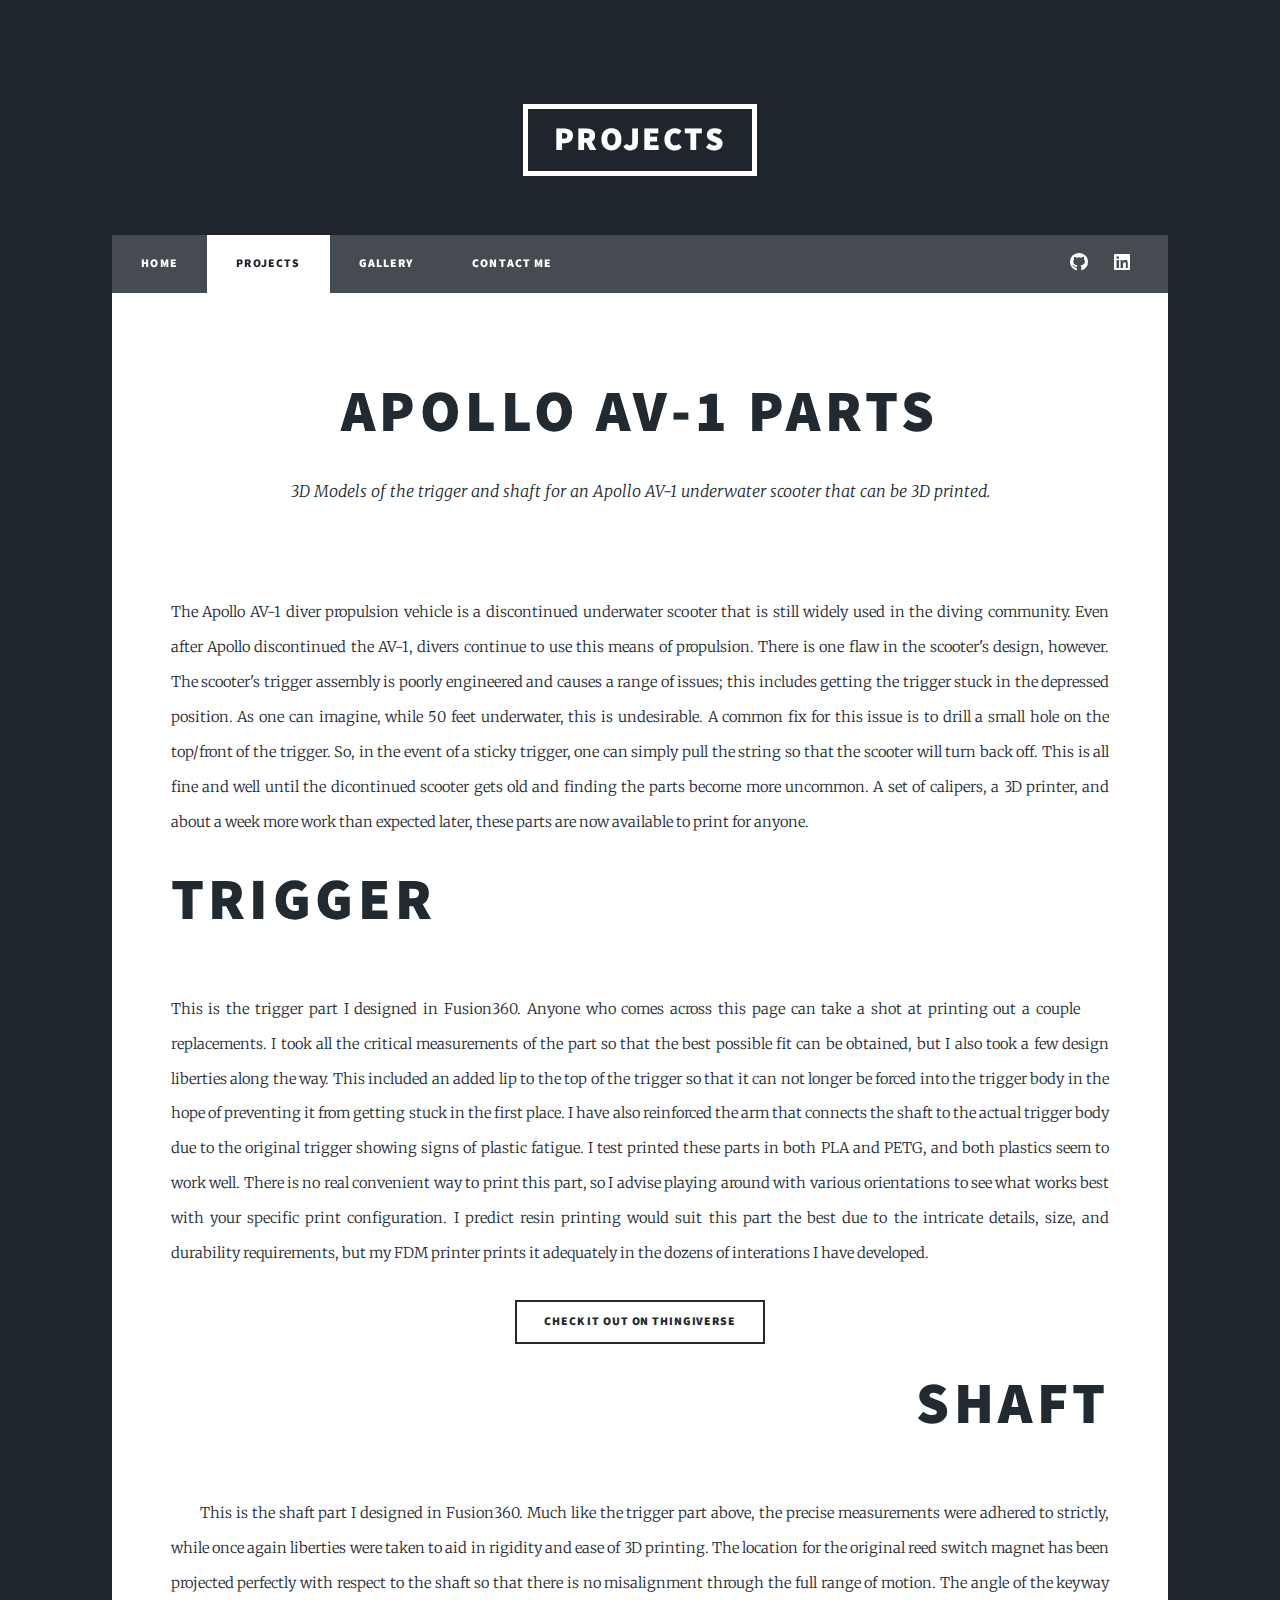
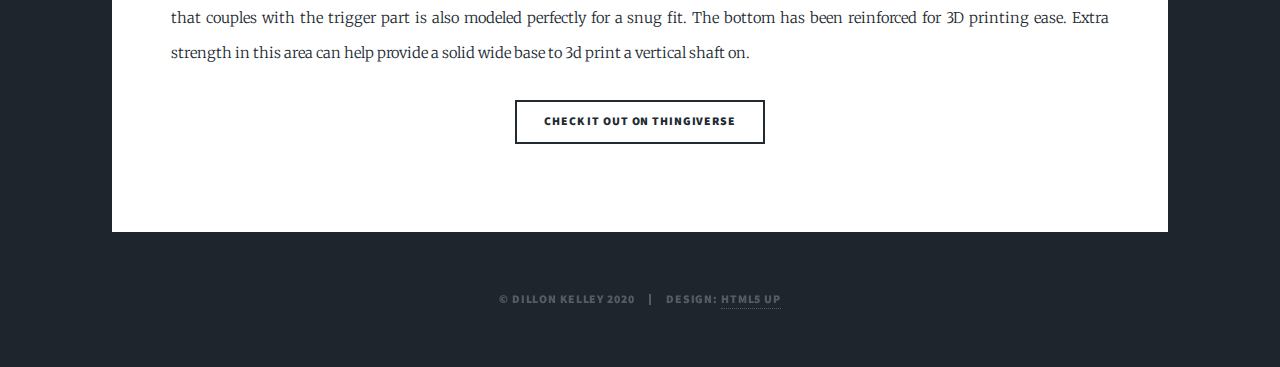
==== apolloav-1parts.html @ 0e6b5a46 "Add files via upload" ====
<!DOCTYPE HTML>
<!--
	Massively by HTML5 UP
	html5up.net | @ajlkn
	Free for personal and commercial use under the CCA 3.0 license (html5up.net/license)
-->
<html>
	<head>
		<title>Generic Page - Massively by HTML5 UP</title>
		<meta charset="utf-8" />
		<meta name="viewport" content="width=device-width, initial-scale=1, user-scalable=no" />
		<link rel="stylesheet" href="assets/css/main.css" />
		<noscript><link rel="stylesheet" href="assets/css/noscript.css" /></noscript>
	</head>
	<body class="is-preload">

		<!-- Wrapper -->
			<div id="wrapper">

				<!-- Header -->
					<header id="header">
						<a href="projects.html" class="logo">Projects</a>
					</header>

				<!-- Nav -->
					<nav id="nav">
						<ul class="links">
							<li><a href="index.html">Home</a></li>
							<li class="active"><a href="projects.html">Projects</a></li>
							<li><a href="gallery.html">Gallery</a></li>
							<li><a href="contactme.html">Contact Me</a></li>
						</ul>
						<ul class="icons">
							<li><a href="https://github.com/OriginalGoomba" target="_blank" class="icon brands fa-github"><span class="label">Github</span></a></li>
							<li><a href="https://www.linkedin.com/in/dillon-kelley/"  target="_blank" class="icon brands fa-linkedin"><span class="label">LinkedIn</span></a></li>
						</ul>
					</nav>

				<!-- Main -->
					<div id="main">

						<!-- Post -->
							<section class="post">
								<header class="major">
									<h1>Apollo AV-1 Parts</h1>
									<p>3D Models of the trigger and shaft for an Apollo AV-1 underwater scooter that can be 3D printed.</p>
								</header>
								<div class="box alt">
									<div class="row gtr-50 gtr-uniform">
										<div class="col-6"><span class="image fit"><img src="images/Apollo AV-1 Parts/Apollo AV-1 Trigger_1.stl.png" alt="" /></span></div>
										<div class="col-6"><span class="image fit"><img src="images/Apollo AV-1 Parts/Shaft v2_2.stl.png" alt="" /></span></div>
									</div>
								</div>
								<!-- <div class="image main"><img src="images/Apollo AV-1 Parts/Apollo AV-1 Trigger_1.stl.png" alt="" /></div> -->
								<p>The Apollo AV-1 diver propulsion vehicle is a discontinued underwater scooter that is still widely used in the diving community. Even after Apollo discontinued the AV-1, divers continue to use this means of propulsion. There is one flaw in the scooter's design, however. The scooter's trigger assembly is poorly engineered and causes a range of issues; this includes getting the trigger stuck in the depressed position. As one can imagine, while 50 feet underwater, this is undesirable. A common fix for this issue is to drill a small hole on the top/front of the trigger. So, in the event of a sticky trigger, one can simply pull the string so that the scooter will turn back off.
								This is all fine and well until the dicontinued scooter gets old and finding the parts become more uncommon. A set of calipers, a 3D printer, and about a week more work than expected later, these parts are now available to print for anyone.</p>
								<header class="major">
									<h2 style="text-align: left;" >Trigger</h2>
								</header>
								<p><span class="image right"><img src="images/Apollo AV-1 Parts/Apollo AV-1 Trigger_1.stl.png" alt="" /></span>This is the trigger part I designed in Fusion360. Anyone who comes across this page can take a shot at printing out a couple replacements. I took all the critical measurements of the part so that the best possible fit can be obtained, but I also took a few design liberties along the way. This included an added lip to the top of the trigger so that it can not longer be forced into the trigger body in the hope of preventing it from getting stuck in the first place. I have also reinforced the arm that connects the shaft to the actual trigger body due to the original trigger showing signs of plastic fatigue. I test printed these parts in both PLA and PETG, and both plastics seem to work well. There is no real convenient way to print this part, so I advise playing around with various orientations to see what works best with your specific print configuration. I predict resin printing would suit this part the best due to the intricate details, size, and durability requirements, but my FDM printer prints it adequately in the dozens of interations I have developed.</p>
								<ul class="actions special">
									<li><a href="https://www.thingiverse.com/thing:4720803" target="_blank" class="button">Check it out on thingiverse</a></li>
								</ul>

								<header class="major">
									<h2 style="text-align: right;" >Shaft</h2>
								</header>
								<p><span class="image left"><img src="images/Apollo AV-1 Parts/Shaft v2_2.stl.png" alt="" /></span>This is the shaft part I designed in Fusion360. Much like the trigger part above, the precise measurements were adhered to strictly, while once again liberties were taken to aid in rigidity and ease of 3D printing. The location for the original reed switch magnet has been projected perfectly with respect to the shaft so that there is no misalignment through the full range of motion. The angle of the keyway that couples with the trigger part is also modeled perfectly for a snug fit. The bottom has been reinforced for 3D printing ease. Extra strength in this area can help provide a solid wide base to 3d print a vertical shaft on.</p>
								<ul class="actions special">
									<li><a href="https://www.thingiverse.com/thing:4720822" target="_blank" class="button">Check it out on thingiverse</a></li>
								</ul>
							</section>
					</div>
					

				<!-- Copyright -->
					<div id="copyright">
						<ul><li>&copy; Dillon Kelley 2020</li><li>Design: <a href="https://html5up.net">HTML5 UP</a></li></ul>
					</div>

			</div>

		<!-- Scripts -->
			<script src="assets/js/jquery.min.js"></script>
			<script src="assets/js/jquery.scrollex.min.js"></script>
			<script src="assets/js/jquery.scrolly.min.js"></script>
			<script src="assets/js/browser.min.js"></script>
			<script src="assets/js/breakpoints.min.js"></script>
			<script src="assets/js/util.js"></script>
			<script src="assets/js/main.js"></script>

	</body>
</html>
---- assets/css/main.css ----
@import url(fontawesome-all.min.css);
@import url("https://fonts.googleapis.com/css?family=Merriweather:300,700,300italic,700italic|Source+Sans+Pro:900");

/*
	Massively by HTML5 UP
	html5up.net | @ajlkn
	Free for personal and commercial use under the CCA 3.0 license (html5up.net/license)
*/

html, body, div, span, applet, object,
iframe, h1, h2, h3, h4, h5, h6, p, blockquote,
pre, a, abbr, acronym, address, big, cite,
code, del, dfn, em, img, ins, kbd, q, s, samp,
small, strike, strong, sub, sup, tt, var, b,
u, i, center, dl, dt, dd, ol, ul, li, fieldset,
form, label, legend, table, caption, tbody,
tfoot, thead, tr, th, td, article, aside,
canvas, details, embed, figure, figcaption,
footer, header, hgroup, menu, nav, output, ruby,
section, summary, time, mark, audio, video {
	margin: 0;
	padding: 0;
	border: 0;
	font-size: 100%;
	font: inherit;
	vertical-align: baseline;}

article, aside, details, figcaption, figure,
footer, header, hgroup, menu, nav, section {
	display: block;}

body {
	line-height: 1;
}

ol, ul {
	list-style: none;
}

blockquote, q {
	quotes: none;
}

	blockquote:before, blockquote:after, q:before, q:after {
		content: '';
		content: none;
	}

table {
	border-collapse: collapse;
	border-spacing: 0;
}

body {
	-webkit-text-size-adjust: none;
}

mark {
	background-color: transparent;
	color: inherit;
}

input::-moz-focus-inner {
	border: 0;
	padding: 0;
}

input, select, textarea {
	-moz-appearance: none;
	-webkit-appearance: none;
	-ms-appearance: none;
	appearance: none;
}

/* Basic */

	@-ms-viewport {
		width: device-width;
	}

	body {
		-ms-overflow-style: scrollbar;
	}

	@media screen and (max-width: 480px) {

		html, body {
			min-width: 320px;
		}

	}

	html {
		box-sizing: border-box;
	}

	*, *:before, *:after {
		box-sizing: inherit;
	}

	body {
		background-color: #1e252d;
	}

		body.is-preload *, body.is-preload *:before, body.is-preload *:after {
			-moz-animation: none !important;
			-webkit-animation: none !important;
			-ms-animation: none !important;
			animation: none !important;
			-moz-transition: none !important;
			-webkit-transition: none !important;
			-ms-transition: none !important;
			transition: none !important;
		}

/* Type */

	html {
		font-size: 16pt;
	}

		@media screen and (max-width: 1680px) {

			html {
				font-size: 12pt;
			}

		}

		@media screen and (max-width: 1280px) {

			html {
				font-size: 11pt;
			}

		}

		@media screen and (max-width: 360px) {

			html {
				font-size: 10pt;
			}

		}

	body {
		color: #212931;
	}

	body, input, select, textarea {
		font-family: "Merriweather", Georgia, serif;
		font-weight: 300;
		font-size: 1rem;
		line-height: 2.375;
	}

	a {
		-moz-transition: color 0.2s ease-in-out, background-color 0.2s ease-in-out, border-color 0.2s ease-in-out, box-shadow 0.2s ease-in-out;
		-webkit-transition: color 0.2s ease-in-out, background-color 0.2s ease-in-out, border-color 0.2s ease-in-out, box-shadow 0.2s ease-in-out;
		-ms-transition: color 0.2s ease-in-out, background-color 0.2s ease-in-out, border-color 0.2s ease-in-out, box-shadow 0.2s ease-in-out;
		transition: color 0.2s ease-in-out, background-color 0.2s ease-in-out, border-color 0.2s ease-in-out, box-shadow 0.2s ease-in-out;
		border-bottom: dotted 1px;
		text-decoration: none;
	}

		a:hover {
			border-bottom-color: transparent;
		}

	strong, b {
		font-weight: 600;
	}

	em, i {
		font-style: italic;
	}

	p {
		text-align: justify;
		margin: 0 0 2rem 0;
	}

	h1, h2, h3, h4, h5, h6 {
		font-family: "Source Sans Pro", Helvetica, sans-serif;
		font-weight: 900;
		line-height: 1.5;
		letter-spacing: 0.075em;
		text-transform: uppercase;
		margin: 0 0 1rem 0;
	}

		h1 a, h2 a, h3 a, h4 a, h5 a, h6 a {
			border-bottom: 0;
			color: inherit;
			text-decoration: none;
		}

	h1 {
		font-size: 4rem;
		line-height: 1.1;
		margin: 0 0 2rem 0;
	}

	h2 {
		font-size: 1.75rem;
		line-height: 1.3;
		margin: 0 0 1.5rem 0;
	}

	h3 {
		font-size: 1.25rem;
		margin: 0 0 1.5rem 0;
	}

	h4 {
		font-size: 1rem;
	}

	h5 {
		font-size: 0.9rem;
	}

	h6 {
		font-size: 0.8rem;
	}

	sub {
		font-size: 0.8rem;
		position: relative;
		top: 0.5rem;
	}

	sup {
		font-size: 0.8rem;
		position: relative;
		top: -0.5rem;
	}

	blockquote {
		border-left: solid 4px;
		font-style: italic;
		margin: 0 0 2rem 0;
		padding: 0.5rem 0 0.5rem 2rem;
	}

	code {
		border: solid 2px;
		font-family: "Courier New", monospace;
		font-size: 0.9rem;
		margin: 0 0.25rem;
		padding: 0.25rem 0.65rem;
	}

	pre {
		-webkit-overflow-scrolling: touch;
		font-family: "Courier New", monospace;
		font-size: 0.9rem;
		margin: 0 0 2rem 0;
	}

		pre code {
			display: block;
			line-height: 1.75;
			padding: 1rem 1.5rem;
			overflow-x: auto;
		}

	hr {
		border: 0;
		border-bottom: solid 2px;
		margin: 3rem 0;
	}

		hr.major {
			margin: 5rem 0;
		}

	.align-left {
		text-align: left;
	}

	.align-center {
		text-align: center;
	}

	.align-right {
		text-align: right;
	}

	input, select, textarea {
		color: #212931;
	}

	a {
		color: #212931;
		border-bottom-color: rgba(33, 41, 49, 0.5);
	}

		a:hover {
			border-bottom-color: transparent;
			color: #18bfef !important;
		}

	strong, b {
		color: #212931;
	}

	h1, h2, h3, h4, h5, h6 {
		color: #212931;
	}

	blockquote {
		border-left-color: #eeeeee;
	}

	code {
		background: rgba(220, 220, 220, 0.25);
		border-color: #eeeeee;
	}

	hr {
		border-bottom-color: #eeeeee;
	}

/* Row */

	.row {
		display: flex;
		flex-wrap: wrap;
		box-sizing: border-box;
		align-items: stretch;
	}

		.row > * {
			box-sizing: border-box;
		}

		.row.gtr-uniform > * > :last-child {
			margin-bottom: 0;
		}

		.row.aln-left {
			justify-content: flex-start;
		}

		.row.aln-center {
			justify-content: center;
		}

		.row.aln-right {
			justify-content: flex-end;
		}

		.row.aln-top {
			align-items: flex-start;
		}

		.row.aln-middle {
			align-items: center;
		}

		.row.aln-bottom {
			align-items: flex-end;
		}

		.row > .imp {
			order: -1;
		}

		.row > .col-1 {
			width: 8.33333%;
		}

		.row > .off-1 {
			margin-left: 8.33333%;
		}

		.row > .col-2 {
			width: 16.66667%;
		}

		.row > .off-2 {
			margin-left: 16.66667%;
		}

		.row > .col-3 {
			width: 25%;
		}

		.row > .off-3 {
			margin-left: 25%;
		}

		.row > .col-4 {
			width: 33.33333%;
		}

		.row > .off-4 {
			margin-left: 33.33333%;
		}

		.row > .col-5 {
			width: 41.66667%;
		}

		.row > .off-5 {
			margin-left: 41.66667%;
		}

		.row > .col-6 {
			width: 50%;
		}

		.row > .off-6 {
			margin-left: 50%;
		}

		.row > .col-7 {
			width: 58.33333%;
		}

		.row > .off-7 {
			margin-left: 58.33333%;
		}

		.row > .col-8 {
			width: 66.66667%;
		}

		.row > .off-8 {
			margin-left: 66.66667%;
		}

		.row > .col-9 {
			width: 75%;
		}

		.row > .off-9 {
			margin-left: 75%;
		}

		.row > .col-10 {
			width: 83.33333%;
		}

		.row > .off-10 {
			margin-left: 83.33333%;
		}

		.row > .col-11 {
			width: 91.66667%;
		}

		.row > .off-11 {
			margin-left: 91.66667%;
		}

		.row > .col-12 {
			width: 100%;
		}

		.row > .off-12 {
			margin-left: 100%;
		}

		.row.gtr-0 {
			margin-top: 0;
			margin-left: 0rem;
		}

			.row.gtr-0 > * {
				padding: 0 0 0 0rem;
			}

			.row.gtr-0.gtr-uniform {
				margin-top: 0rem;
			}

				.row.gtr-0.gtr-uniform > * {
					padding-top: 0rem;
				}

		.row.gtr-25 {
			margin-top: 0;
			margin-left: -0.375rem;
		}

			.row.gtr-25 > * {
				padding: 0 0 0 0.375rem;
			}

			.row.gtr-25.gtr-uniform {
				margin-top: -0.375rem;
			}

				.row.gtr-25.gtr-uniform > * {
					padding-top: 0.375rem;
				}

		.row.gtr-50 {
			margin-top: 0;
			margin-left: -0.75rem;
		}

			.row.gtr-50 > * {
				padding: 0 0 0 0.75rem;
			}

			.row.gtr-50.gtr-uniform {
				margin-top: -0.75rem;
			}

				.row.gtr-50.gtr-uniform > * {
					padding-top: 0.75rem;
				}

		.row {
			margin-top: 0;
			margin-left: -1.5rem;
		}

			.row > * {
				padding: 0 0 0 1.5rem;
			}

			.row.gtr-uniform {
				margin-top: -1.5rem;
			}

				.row.gtr-uniform > * {
					padding-top: 1.5rem;
				}

		.row.gtr-150 {
			margin-top: 0;
			margin-left: -2.25rem;
		}

			.row.gtr-150 > * {
				padding: 0 0 0 2.25rem;
			}

			.row.gtr-150.gtr-uniform {
				margin-top: -2.25rem;
			}

				.row.gtr-150.gtr-uniform > * {
					padding-top: 2.25rem;
				}

		.row.gtr-200 {
			margin-top: 0;
			margin-left: -3rem;
		}

			.row.gtr-200 > * {
				padding: 0 0 0 3rem;
			}

			.row.gtr-200.gtr-uniform {
				margin-top: -3rem;
			}

				.row.gtr-200.gtr-uniform > * {
					padding-top: 3rem;
				}

		@media screen and (max-width: 1680px) {

			.row {
				display: flex;
				flex-wrap: wrap;
				box-sizing: border-box;
				align-items: stretch;
			}

				.row > * {
					box-sizing: border-box;
				}

				.row.gtr-uniform > * > :last-child {
					margin-bottom: 0;
				}

				.row.aln-left {
					justify-content: flex-start;
				}

				.row.aln-center {
					justify-content: center;
				}

				.row.aln-right {
					justify-content: flex-end;
				}

				.row.aln-top {
					align-items: flex-start;
				}

				.row.aln-middle {
					align-items: center;
				}

				.row.aln-bottom {
					align-items: flex-end;
				}

				.row > .imp-xlarge {
					order: -1;
				}

				.row > .col-1-xlarge {
					width: 8.33333%;
				}

				.row > .off-1-xlarge {
					margin-left: 8.33333%;
				}

				.row > .col-2-xlarge {
					width: 16.66667%;
				}

				.row > .off-2-xlarge {
					margin-left: 16.66667%;
				}

				.row > .col-3-xlarge {
					width: 25%;
				}

				.row > .off-3-xlarge {
					margin-left: 25%;
				}

				.row > .col-4-xlarge {
					width: 33.33333%;
				}

				.row > .off-4-xlarge {
					margin-left: 33.33333%;
				}

				.row > .col-5-xlarge {
					width: 41.66667%;
				}

				.row > .off-5-xlarge {
					margin-left: 41.66667%;
				}

				.row > .col-6-xlarge {
					width: 50%;
				}

				.row > .off-6-xlarge {
					margin-left: 50%;
				}

				.row > .col-7-xlarge {
					width: 58.33333%;
				}

				.row > .off-7-xlarge {
					margin-left: 58.33333%;
				}

				.row > .col-8-xlarge {
					width: 66.66667%;
				}

				.row > .off-8-xlarge {
					margin-left: 66.66667%;
				}

				.row > .col-9-xlarge {
					width: 75%;
				}

				.row > .off-9-xlarge {
					margin-left: 75%;
				}

				.row > .col-10-xlarge {
					width: 83.33333%;
				}

				.row > .off-10-xlarge {
					margin-left: 83.33333%;
				}

				.row > .col-11-xlarge {
					width: 91.66667%;
				}

				.row > .off-11-xlarge {
					margin-left: 91.66667%;
				}

				.row > .col-12-xlarge {
					width: 100%;
				}

				.row > .off-12-xlarge {
					margin-left: 100%;
				}

				.row.gtr-0 {
					margin-top: 0;
					margin-left: 0rem;
				}

					.row.gtr-0 > * {
						padding: 0 0 0 0rem;
					}

					.row.gtr-0.gtr-uniform {
						margin-top: 0rem;
					}

						.row.gtr-0.gtr-uniform > * {
							padding-top: 0rem;
						}

				.row.gtr-25 {
					margin-top: 0;
					margin-left: -0.375rem;
				}

					.row.gtr-25 > * {
						padding: 0 0 0 0.375rem;
					}

					.row.gtr-25.gtr-uniform {
						margin-top: -0.375rem;
					}

						.row.gtr-25.gtr-uniform > * {
							padding-top: 0.375rem;
						}

				.row.gtr-50 {
					margin-top: 0;
					margin-left: -0.75rem;
				}

					.row.gtr-50 > * {
						padding: 0 0 0 0.75rem;
					}

					.row.gtr-50.gtr-uniform {
						margin-top: -0.75rem;
					}

						.row.gtr-50.gtr-uniform > * {
							padding-top: 0.75rem;
						}

				.row {
					margin-top: 0;
					margin-left: -1.5rem;
				}

					.row > * {
						padding: 0 0 0 1.5rem;
					}

					.row.gtr-uniform {
						margin-top: -1.5rem;
					}

						.row.gtr-uniform > * {
							padding-top: 1.5rem;
						}

				.row.gtr-150 {
					margin-top: 0;
					margin-left: -2.25rem;
				}

					.row.gtr-150 > * {
						padding: 0 0 0 2.25rem;
					}

					.row.gtr-150.gtr-uniform {
						margin-top: -2.25rem;
					}

						.row.gtr-150.gtr-uniform > * {
							padding-top: 2.25rem;
						}

				.row.gtr-200 {
					margin-top: 0;
					margin-left: -3rem;
				}

					.row.gtr-200 > * {
						padding: 0 0 0 3rem;
					}

					.row.gtr-200.gtr-uniform {
						margin-top: -3rem;
					}

						.row.gtr-200.gtr-uniform > * {
							padding-top: 3rem;
						}

		}

		@media screen and (max-width: 1280px) {

			.row {
				display: flex;
				flex-wrap: wrap;
				box-sizing: border-box;
				align-items: stretch;
			}

				.row > * {
					box-sizing: border-box;
				}

				.row.gtr-uniform > * > :last-child {
					margin-bottom: 0;
				}

				.row.aln-left {
					justify-content: flex-start;
				}

				.row.aln-center {
					justify-content: center;
				}

				.row.aln-right {
					justify-content: flex-end;
				}

				.row.aln-top {
					align-items: flex-start;
				}

				.row.aln-middle {
					align-items: center;
				}

				.row.aln-bottom {
					align-items: flex-end;
				}

				.row > .imp-large {
					order: -1;
				}

				.row > .col-1-large {
					width: 8.33333%;
				}

				.row > .off-1-large {
					margin-left: 8.33333%;
				}

				.row > .col-2-large {
					width: 16.66667%;
				}

				.row > .off-2-large {
					margin-left: 16.66667%;
				}

				.row > .col-3-large {
					width: 25%;
				}

				.row > .off-3-large {
					margin-left: 25%;
				}

				.row > .col-4-large {
					width: 33.33333%;
				}

				.row > .off-4-large {
					margin-left: 33.33333%;
				}

				.row > .col-5-large {
					width: 41.66667%;
				}

				.row > .off-5-large {
					margin-left: 41.66667%;
				}

				.row > .col-6-large {
					width: 50%;
				}

				.row > .off-6-large {
					margin-left: 50%;
				}

				.row > .col-7-large {
					width: 58.33333%;
				}

				.row > .off-7-large {
					margin-left: 58.33333%;
				}

				.row > .col-8-large {
					width: 66.66667%;
				}

				.row > .off-8-large {
					margin-left: 66.66667%;
				}

				.row > .col-9-large {
					width: 75%;
				}

				.row > .off-9-large {
					margin-left: 75%;
				}

				.row > .col-10-large {
					width: 83.33333%;
				}

				.row > .off-10-large {
					margin-left: 83.33333%;
				}

				.row > .col-11-large {
					width: 91.66667%;
				}

				.row > .off-11-large {
					margin-left: 91.66667%;
				}

				.row > .col-12-large {
					width: 100%;
				}

				.row > .off-12-large {
					margin-left: 100%;
				}

				.row.gtr-0 {
					margin-top: 0;
					margin-left: 0rem;
				}

					.row.gtr-0 > * {
						padding: 0 0 0 0rem;
					}

					.row.gtr-0.gtr-uniform {
						margin-top: 0rem;
					}

						.row.gtr-0.gtr-uniform > * {
							padding-top: 0rem;
						}

				.row.gtr-25 {
					margin-top: 0;
					margin-left: -0.375rem;
				}

					.row.gtr-25 > * {
						padding: 0 0 0 0.375rem;
					}

					.row.gtr-25.gtr-uniform {
						margin-top: -0.375rem;
					}

						.row.gtr-25.gtr-uniform > * {
							padding-top: 0.375rem;
						}

				.row.gtr-50 {
					margin-top: 0;
					margin-left: -0.75rem;
				}

					.row.gtr-50 > * {
						padding: 0 0 0 0.75rem;
					}

					.row.gtr-50.gtr-uniform {
						margin-top: -0.75rem;
					}

						.row.gtr-50.gtr-uniform > * {
							padding-top: 0.75rem;
						}

				.row {
					margin-top: 0;
					margin-left: -1.5rem;
				}

					.row > * {
						padding: 0 0 0 1.5rem;
					}

					.row.gtr-uniform {
						margin-top: -1.5rem;
					}

						.row.gtr-uniform > * {
							padding-top: 1.5rem;
						}

				.row.gtr-150 {
					margin-top: 0;
					margin-left: -2.25rem;
				}

					.row.gtr-150 > * {
						padding: 0 0 0 2.25rem;
					}

					.row.gtr-150.gtr-uniform {
						margin-top: -2.25rem;
					}

						.row.gtr-150.gtr-uniform > * {
							padding-top: 2.25rem;
						}

				.row.gtr-200 {
					margin-top: 0;
					margin-left: -3rem;
				}

					.row.gtr-200 > * {
						padding: 0 0 0 3rem;
					}

					.row.gtr-200.gtr-uniform {
						margin-top: -3rem;
					}

						.row.gtr-200.gtr-uniform > * {
							padding-top: 3rem;
						}

		}

		@media screen and (max-width: 980px) {

			.row {
				display: flex;
				flex-wrap: wrap;
				box-sizing: border-box;
				align-items: stretch;
			}

				.row > * {
					box-sizing: border-box;
				}

				.row.gtr-uniform > * > :last-child {
					margin-bottom: 0;
				}

				.row.aln-left {
					justify-content: flex-start;
				}

				.row.aln-center {
					justify-content: center;
				}

				.row.aln-right {
					justify-content: flex-end;
				}

				.row.aln-top {
					align-items: flex-start;
				}

				.row.aln-middle {
					align-items: center;
				}

				.row.aln-bottom {
					align-items: flex-end;
				}

				.row > .imp-medium {
					order: -1;
				}

				.row > .col-1-medium {
					width: 8.33333%;
				}

				.row > .off-1-medium {
					margin-left: 8.33333%;
				}

				.row > .col-2-medium {
					width: 16.66667%;
				}

				.row > .off-2-medium {
					margin-left: 16.66667%;
				}

				.row > .col-3-medium {
					width: 25%;
				}

				.row > .off-3-medium {
					margin-left: 25%;
				}

				.row > .col-4-medium {
					width: 33.33333%;
				}

				.row > .off-4-medium {
					margin-left: 33.33333%;
				}

				.row > .col-5-medium {
					width: 41.66667%;
				}

				.row > .off-5-medium {
					margin-left: 41.66667%;
				}

				.row > .col-6-medium {
					width: 50%;
				}

				.row > .off-6-medium {
					margin-left: 50%;
				}

				.row > .col-7-medium {
					width: 58.33333%;
				}

				.row > .off-7-medium {
					margin-left: 58.33333%;
				}

				.row > .col-8-medium {
					width: 66.66667%;
				}

				.row > .off-8-medium {
					margin-left: 66.66667%;
				}

				.row > .col-9-medium {
					width: 75%;
				}

				.row > .off-9-medium {
					margin-left: 75%;
				}

				.row > .col-10-medium {
					width: 83.33333%;
				}

				.row > .off-10-medium {
					margin-left: 83.33333%;
				}

				.row > .col-11-medium {
					width: 91.66667%;
				}

				.row > .off-11-medium {
					margin-left: 91.66667%;
				}

				.row > .col-12-medium {
					width: 100%;
				}

				.row > .off-12-medium {
					margin-left: 100%;
				}

				.row.gtr-0 {
					margin-top: 0;
					margin-left: 0rem;
				}

					.row.gtr-0 > * {
						padding: 0 0 0 0rem;
					}

					.row.gtr-0.gtr-uniform {
						margin-top: 0rem;
					}

						.row.gtr-0.gtr-uniform > * {
							padding-top: 0rem;
						}

				.row.gtr-25 {
					margin-top: 0;
					margin-left: -0.375rem;
				}

					.row.gtr-25 > * {
						padding: 0 0 0 0.375rem;
					}

					.row.gtr-25.gtr-uniform {
						margin-top: -0.375rem;
					}

						.row.gtr-25.gtr-uniform > * {
							padding-top: 0.375rem;
						}

				.row.gtr-50 {
					margin-top: 0;
					margin-left: -0.75rem;
				}

					.row.gtr-50 > * {
						padding: 0 0 0 0.75rem;
					}

					.row.gtr-50.gtr-uniform {
						margin-top: -0.75rem;
					}

						.row.gtr-50.gtr-uniform > * {
							padding-top: 0.75rem;
						}

				.row {
					margin-top: 0;
					margin-left: -1.5rem;
				}

					.row > * {
						padding: 0 0 0 1.5rem;
					}

					.row.gtr-uniform {
						margin-top: -1.5rem;
					}

						.row.gtr-uniform > * {
							padding-top: 1.5rem;
						}

				.row.gtr-150 {
					margin-top: 0;
					margin-left: -2.25rem;
				}

					.row.gtr-150 > * {
						padding: 0 0 0 2.25rem;
					}

					.row.gtr-150.gtr-uniform {
						margin-top: -2.25rem;
					}

						.row.gtr-150.gtr-uniform > * {
							padding-top: 2.25rem;
						}

				.row.gtr-200 {
					margin-top: 0;
					margin-left: -3rem;
				}

					.row.gtr-200 > * {
						padding: 0 0 0 3rem;
					}

					.row.gtr-200.gtr-uniform {
						margin-top: -3rem;
					}

						.row.gtr-200.gtr-uniform > * {
							padding-top: 3rem;
						}

		}

		@media screen and (max-width: 736px) {

			.row {
				display: flex;
				flex-wrap: wrap;
				box-sizing: border-box;
				align-items: stretch;
			}

				.row > * {
					box-sizing: border-box;
				}

				.row.gtr-uniform > * > :last-child {
					margin-bottom: 0;
				}

				.row.aln-left {
					justify-content: flex-start;
				}

				.row.aln-center {
					justify-content: center;
				}

				.row.aln-right {
					justify-content: flex-end;
				}

				.row.aln-top {
					align-items: flex-start;
				}

				.row.aln-middle {
					align-items: center;
				}

				.row.aln-bottom {
					align-items: flex-end;
				}

				.row > .imp-small {
					order: -1;
				}

				.row > .col-1-small {
					width: 8.33333%;
				}

				.row > .off-1-small {
					margin-left: 8.33333%;
				}

				.row > .col-2-small {
					width: 16.66667%;
				}

				.row > .off-2-small {
					margin-left: 16.66667%;
				}

				.row > .col-3-small {
					width: 25%;
				}

				.row > .off-3-small {
					margin-left: 25%;
				}

				.row > .col-4-small {
					width: 33.33333%;
				}

				.row > .off-4-small {
					margin-left: 33.33333%;
				}

				.row > .col-5-small {
					width: 41.66667%;
				}

				.row > .off-5-small {
					margin-left: 41.66667%;
				}

				.row > .col-6-small {
					width: 50%;
				}

				.row > .off-6-small {
					margin-left: 50%;
				}

				.row > .col-7-small {
					width: 58.33333%;
				}

				.row > .off-7-small {
					margin-left: 58.33333%;
				}

				.row > .col-8-small {
					width: 66.66667%;
				}

				.row > .off-8-small {
					margin-left: 66.66667%;
				}

				.row > .col-9-small {
					width: 75%;
				}

				.row > .off-9-small {
					margin-left: 75%;
				}

				.row > .col-10-small {
					width: 83.33333%;
				}

				.row > .off-10-small {
					margin-left: 83.33333%;
				}

				.row > .col-11-small {
					width: 91.66667%;
				}

				.row > .off-11-small {
					margin-left: 91.66667%;
				}

				.row > .col-12-small {
					width: 100%;
				}

				.row > .off-12-small {
					margin-left: 100%;
				}

				.row.gtr-0 {
					margin-top: 0;
					margin-left: 0rem;
				}

					.row.gtr-0 > * {
						padding: 0 0 0 0rem;
					}

					.row.gtr-0.gtr-uniform {
						margin-top: 0rem;
					}

						.row.gtr-0.gtr-uniform > * {
							padding-top: 0rem;
						}

				.row.gtr-25 {
					margin-top: 0;
					margin-left: -0.375rem;
				}

					.row.gtr-25 > * {
						padding: 0 0 0 0.375rem;
					}

					.row.gtr-25.gtr-uniform {
						margin-top: -0.375rem;
					}

						.row.gtr-25.gtr-uniform > * {
							padding-top: 0.375rem;
						}

				.row.gtr-50 {
					margin-top: 0;
					margin-left: -0.75rem;
				}

					.row.gtr-50 > * {
						padding: 0 0 0 0.75rem;
					}

					.row.gtr-50.gtr-uniform {
						margin-top: -0.75rem;
					}

						.row.gtr-50.gtr-uniform > * {
							padding-top: 0.75rem;
						}

				.row {
					margin-top: 0;
					margin-left: -1.5rem;
				}

					.row > * {
						padding: 0 0 0 1.5rem;
					}

					.row.gtr-uniform {
						margin-top: -1.5rem;
					}

						.row.gtr-uniform > * {
							padding-top: 1.5rem;
						}

				.row.gtr-150 {
					margin-top: 0;
					margin-left: -2.25rem;
				}

					.row.gtr-150 > * {
						padding: 0 0 0 2.25rem;
					}

					.row.gtr-150.gtr-uniform {
						margin-top: -2.25rem;
					}

						.row.gtr-150.gtr-uniform > * {
							padding-top: 2.25rem;
						}

				.row.gtr-200 {
					margin-top: 0;
					margin-left: -3rem;
				}

					.row.gtr-200 > * {
						padding: 0 0 0 3rem;
					}

					.row.gtr-200.gtr-uniform {
						margin-top: -3rem;
					}

						.row.gtr-200.gtr-uniform > * {
							padding-top: 3rem;
						}

		}

		@media screen and (max-width: 480px) {

			.row {
				display: flex;
				flex-wrap: wrap;
				box-sizing: border-box;
				align-items: stretch;
			}

				.row > * {
					box-sizing: border-box;
				}

				.row.gtr-uniform > * > :last-child {
					margin-bottom: 0;
				}

				.row.aln-left {
					justify-content: flex-start;
				}

				.row.aln-center {
					justify-content: center;
				}

				.row.aln-right {
					justify-content: flex-end;
				}

				.row.aln-top {
					align-items: flex-start;
				}

				.row.aln-middle {
					align-items: center;
				}

				.row.aln-bottom {
					align-items: flex-end;
				}

				.row > .imp-xsmall {
					order: -1;
				}

				.row > .col-1-xsmall {
					width: 8.33333%;
				}

				.row > .off-1-xsmall {
					margin-left: 8.33333%;
				}

				.row > .col-2-xsmall {
					width: 16.66667%;
				}

				.row > .off-2-xsmall {
					margin-left: 16.66667%;
				}

				.row > .col-3-xsmall {
					width: 25%;
				}

				.row > .off-3-xsmall {
					margin-left: 25%;
				}

				.row > .col-4-xsmall {
					width: 33.33333%;
				}

				.row > .off-4-xsmall {
					margin-left: 33.33333%;
				}

				.row > .col-5-xsmall {
					width: 41.66667%;
				}

				.row > .off-5-xsmall {
					margin-left: 41.66667%;
				}

				.row > .col-6-xsmall {
					width: 50%;
				}

				.row > .off-6-xsmall {
					margin-left: 50%;
				}

				.row > .col-7-xsmall {
					width: 58.33333%;
				}

				.row > .off-7-xsmall {
					margin-left: 58.33333%;
				}

				.row > .col-8-xsmall {
					width: 66.66667%;
				}

				.row > .off-8-xsmall {
					margin-left: 66.66667%;
				}

				.row > .col-9-xsmall {
					width: 75%;
				}

				.row > .off-9-xsmall {
					margin-left: 75%;
				}

				.row > .col-10-xsmall {
					width: 83.33333%;
				}

				.row > .off-10-xsmall {
					margin-left: 83.33333%;
				}

				.row > .col-11-xsmall {
					width: 91.66667%;
				}

				.row > .off-11-xsmall {
					margin-left: 91.66667%;
				}

				.row > .col-12-xsmall {
					width: 100%;
				}

				.row > .off-12-xsmall {
					margin-left: 100%;
				}

				.row.gtr-0 {
					margin-top: 0;
					margin-left: 0rem;
				}

					.row.gtr-0 > * {
						padding: 0 0 0 0rem;
					}

					.row.gtr-0.gtr-uniform {
						margin-top: 0rem;
					}

						.row.gtr-0.gtr-uniform > * {
							padding-top: 0rem;
						}

				.row.gtr-25 {
					margin-top: 0;
					margin-left: -0.375rem;
				}

					.row.gtr-25 > * {
						padding: 0 0 0 0.375rem;
					}

					.row.gtr-25.gtr-uniform {
						margin-top: -0.375rem;
					}

						.row.gtr-25.gtr-uniform > * {
							padding-top: 0.375rem;
						}

				.row.gtr-50 {
					margin-top: 0;
					margin-left: -0.75rem;
				}

					.row.gtr-50 > * {
						padding: 0 0 0 0.75rem;
					}

					.row.gtr-50.gtr-uniform {
						margin-top: -0.75rem;
					}

						.row.gtr-50.gtr-uniform > * {
							padding-top: 0.75rem;
						}

				.row {
					margin-top: 0;
					margin-left: -1.5rem;
				}

					.row > * {
						padding: 0 0 0 1.5rem;
					}

					.row.gtr-uniform {
						margin-top: -1.5rem;
					}

						.row.gtr-uniform > * {
							padding-top: 1.5rem;
						}

				.row.gtr-150 {
					margin-top: 0;
					margin-left: -2.25rem;
				}

					.row.gtr-150 > * {
						padding: 0 0 0 2.25rem;
					}

					.row.gtr-150.gtr-uniform {
						margin-top: -2.25rem;
					}

						.row.gtr-150.gtr-uniform > * {
							padding-top: 2.25rem;
						}

				.row.gtr-200 {
					margin-top: 0;
					margin-left: -3rem;
				}

					.row.gtr-200 > * {
						padding: 0 0 0 3rem;
					}

					.row.gtr-200.gtr-uniform {
						margin-top: -3rem;
					}

						.row.gtr-200.gtr-uniform > * {
							padding-top: 3rem;
						}

		}

		@media screen and (max-width: 360px) {

			.row {
				display: flex;
				flex-wrap: wrap;
				box-sizing: border-box;
				align-items: stretch;
			}

				.row > * {
					box-sizing: border-box;
				}

				.row.gtr-uniform > * > :last-child {
					margin-bottom: 0;
				}

				.row.aln-left {
					justify-content: flex-start;
				}

				.row.aln-center {
					justify-content: center;
				}

				.row.aln-right {
					justify-content: flex-end;
				}

				.row.aln-top {
					align-items: flex-start;
				}

				.row.aln-middle {
					align-items: center;
				}

				.row.aln-bottom {
					align-items: flex-end;
				}

				.row > .imp-xxsmall {
					order: -1;
				}

				.row > .col-1-xxsmall {
					width: 8.33333%;
				}

				.row > .off-1-xxsmall {
					margin-left: 8.33333%;
				}

				.row > .col-2-xxsmall {
					width: 16.66667%;
				}

				.row > .off-2-xxsmall {
					margin-left: 16.66667%;
				}

				.row > .col-3-xxsmall {
					width: 25%;
				}

				.row > .off-3-xxsmall {
					margin-left: 25%;
				}

				.row > .col-4-xxsmall {
					width: 33.33333%;
				}

				.row > .off-4-xxsmall {
					margin-left: 33.33333%;
				}

				.row > .col-5-xxsmall {
					width: 41.66667%;
				}

				.row > .off-5-xxsmall {
					margin-left: 41.66667%;
				}

				.row > .col-6-xxsmall {
					width: 50%;
				}

				.row > .off-6-xxsmall {
					margin-left: 50%;
				}

				.row > .col-7-xxsmall {
					width: 58.33333%;
				}

				.row > .off-7-xxsmall {
					margin-left: 58.33333%;
				}

				.row > .col-8-xxsmall {
					width: 66.66667%;
				}

				.row > .off-8-xxsmall {
					margin-left: 66.66667%;
				}

				.row > .col-9-xxsmall {
					width: 75%;
				}

				.row > .off-9-xxsmall {
					margin-left: 75%;
				}

				.row > .col-10-xxsmall {
					width: 83.33333%;
				}

				.row > .off-10-xxsmall {
					margin-left: 83.33333%;
				}

				.row > .col-11-xxsmall {
					width: 91.66667%;
				}

				.row > .off-11-xxsmall {
					margin-left: 91.66667%;
				}

				.row > .col-12-xxsmall {
					width: 100%;
				}

				.row > .off-12-xxsmall {
					margin-left: 100%;
				}

				.row.gtr-0 {
					margin-top: 0;
					margin-left: 0rem;
				}

					.row.gtr-0 > * {
						padding: 0 0 0 0rem;
					}

					.row.gtr-0.gtr-uniform {
						margin-top: 0rem;
					}

						.row.gtr-0.gtr-uniform > * {
							padding-top: 0rem;
						}

				.row.gtr-25 {
					margin-top: 0;
					margin-left: -0.375rem;
				}

					.row.gtr-25 > * {
						padding: 0 0 0 0.375rem;
					}

					.row.gtr-25.gtr-uniform {
						margin-top: -0.375rem;
					}

						.row.gtr-25.gtr-uniform > * {
							padding-top: 0.375rem;
						}

				.row.gtr-50 {
					margin-top: 0;
					margin-left: -0.75rem;
				}

					.row.gtr-50 > * {
						padding: 0 0 0 0.75rem;
					}

					.row.gtr-50.gtr-uniform {
						margin-top: -0.75rem;
					}

						.row.gtr-50.gtr-uniform > * {
							padding-top: 0.75rem;
						}

				.row {
					margin-top: 0;
					margin-left: -1.5rem;
				}

					.row > * {
						padding: 0 0 0 1.5rem;
					}

					.row.gtr-uniform {
						margin-top: -1.5rem;
					}

						.row.gtr-uniform > * {
							padding-top: 1.5rem;
						}

				.row.gtr-150 {
					margin-top: 0;
					margin-left: -2.25rem;
				}

					.row.gtr-150 > * {
						padding: 0 0 0 2.25rem;
					}

					.row.gtr-150.gtr-uniform {
						margin-top: -2.25rem;
					}

						.row.gtr-150.gtr-uniform > * {
							padding-top: 2.25rem;
						}

				.row.gtr-200 {
					margin-top: 0;
					margin-left: -3rem;
				}

					.row.gtr-200 > * {
						padding: 0 0 0 3rem;
					}

					.row.gtr-200.gtr-uniform {
						margin-top: -3rem;
					}

						.row.gtr-200.gtr-uniform > * {
							padding-top: 3rem;
						}

		}

/* Box */

	.box {
		border: solid 2px;
		margin-bottom: 2rem;
		padding: 1.5rem;
	}

		.box > :last-child,
		.box > :last-child > :last-child,
		.box > :last-child > :last-child > :last-child {
			margin-bottom: 0;
		}

		.box.alt {
			border: 0;
			border-radius: 0;
			padding: 0;
		}

	.box {
		border-color: #eeeeee;
	}

/* Button */

	input[type="submit"],
	input[type="reset"],
	input[type="button"],
	button,
	.button {
		-moz-appearance: none;
		-webkit-appearance: none;
		-ms-appearance: none;
		appearance: none;
		-moz-transition: background-color 0.2s ease-in-out, box-shadow 0.2s ease-in-out, color 0.2s ease-in-out;
		-webkit-transition: background-color 0.2s ease-in-out, box-shadow 0.2s ease-in-out, color 0.2s ease-in-out;
		-ms-transition: background-color 0.2s ease-in-out, box-shadow 0.2s ease-in-out, color 0.2s ease-in-out;
		transition: background-color 0.2s ease-in-out, box-shadow 0.2s ease-in-out, color 0.2s ease-in-out;
		border: 0;
		border-radius: 0;
		cursor: pointer;
		display: inline-block;
		font-family: "Source Sans Pro", Helvetica, sans-serif;
		font-size: 0.8rem;
		font-weight: 900;
		letter-spacing: 0.075em;
		height: 3rem;
		line-height: 3rem;
		padding: 0 2rem;
		text-align: center;
		text-decoration: none;
		text-transform: uppercase;
		white-space: nowrap;
	}

		input[type="submit"].icon:before,
		input[type="reset"].icon:before,
		input[type="button"].icon:before,
		button.icon:before,
		.button.icon:before {
			margin-right: 0.5rem;
		}

		input[type="submit"].icon.solo,
		input[type="reset"].icon.solo,
		input[type="button"].icon.solo,
		button.icon.solo,
		.button.icon.solo {
			position: relative;
			width: 4rem;
			height: 4rem;
			line-height: 4rem;
			border-radius: 4rem;
			text-indent: 4rem;
			overflow: hidden;
			padding: 0;
			white-space: nowrap;
		}

			input[type="submit"].icon.solo:before,
			input[type="reset"].icon.solo:before,
			input[type="button"].icon.solo:before,
			button.icon.solo:before,
			.button.icon.solo:before {
				position: absolute;
				display: block;
				top: 0;
				left: 0;
				width: inherit;
				height: inherit;
				line-height: inherit;
				font-size: 1.25rem;
				margin-right: 0;
				text-align: center;
				text-indent: 0;
			}

		input[type="submit"].fit,
		input[type="reset"].fit,
		input[type="button"].fit,
		button.fit,
		.button.fit {
			width: 100%;
		}

		input[type="submit"].small,
		input[type="reset"].small,
		input[type="button"].small,
		button.small,
		.button.small {
			font-size: 0.7rem;
			height: 2.5rem;
			line-height: 2.5rem;
			padding: 0 1.5rem;
		}

		input[type="submit"].large,
		input[type="reset"].large,
		input[type="button"].large,
		button.large,
		.button.large {
			font-size: 0.9rem;
			height: 3.5rem;
			line-height: 3.5rem;
			padding: 0 2.75rem;
		}

		@media screen and (max-width: 980px) {

			input[type="submit"],
			input[type="reset"],
			input[type="button"],
			button,
			.button {
				font-size: 0.9rem;
				height: 3.25rem;
				line-height: 3.25rem;
			}

				input[type="submit"].large,
				input[type="reset"].large,
				input[type="button"].large,
				button.large,
				.button.large {
					font-size: 1rem;
					height: 3.75rem;
					line-height: 3.75rem;
				}

		}

		input[type="submit"].disabled, input[type="submit"]:disabled,
		input[type="reset"].disabled,
		input[type="reset"]:disabled,
		input[type="button"].disabled,
		input[type="button"]:disabled,
		button.disabled,
		button:disabled,
		.button.disabled,
		.button:disabled {
			pointer-events: none;
			opacity: 0.25;
		}

	input[type="submit"],
	input[type="reset"],
	input[type="button"],
	button,
	.button {
		background-color: transparent;
		box-shadow: inset 0 0 0 2px #212931;
		color: #212931 !important;
	}

		input[type="submit"]:hover,
		input[type="reset"]:hover,
		input[type="button"]:hover,
		button:hover,
		.button:hover {
			box-shadow: inset 0 0 0 2px #18bfef;
			color: #18bfef !important;
		}

		input[type="submit"].primary,
		input[type="reset"].primary,
		input[type="button"].primary,
		button.primary,
		.button.primary {
			background-color: #212931;
			box-shadow: none;
			color: #ffffff !important;
		}

			input[type="submit"].primary:hover,
			input[type="reset"].primary:hover,
			input[type="button"].primary:hover,
			button.primary:hover,
			.button.primary:hover {
				background-color: #18bfef;
			}

/* Form */

	form {
		margin: 0 0 2rem 0;
	}

		form > :last-child {
			margin-bottom: 0;
		}

		form > .fields {
			display: -moz-flex;
			display: -webkit-flex;
			display: -ms-flex;
			display: flex;
			-moz-flex-wrap: wrap;
			-webkit-flex-wrap: wrap;
			-ms-flex-wrap: wrap;
			flex-wrap: wrap;
			width: calc(100% + 3rem);
			margin: -1.5rem 0 2rem -1.5rem;
		}

			form > .fields > .field {
				-moz-flex-grow: 0;
				-webkit-flex-grow: 0;
				-ms-flex-grow: 0;
				flex-grow: 0;
				-moz-flex-shrink: 0;
				-webkit-flex-shrink: 0;
				-ms-flex-shrink: 0;
				flex-shrink: 0;
				padding: 1.5rem 0 0 1.5rem;
				width: calc(100% - 1.5rem);
			}

				form > .fields > .field.half {
					width: calc(50% - 0.75rem);
				}

				form > .fields > .field.third {
					width: calc(100%/3 - 0.5rem);
				}

				form > .fields > .field.quarter {
					width: calc(25% - 0.375rem);
				}

		@media screen and (max-width: 480px) {

			form > .fields {
				width: calc(100% + 3rem);
				margin: -1.5rem 0 2rem -1.5rem;
			}

				form > .fields > .field {
					padding: 1.5rem 0 0 1.5rem;
					width: calc(100% - 1.5rem);
				}

					form > .fields > .field.half {
						width: calc(100% - 1.5rem);
					}

					form > .fields > .field.third {
						width: calc(100% - 1.5rem);
					}

					form > .fields > .field.quarter {
						width: calc(100% - 1.5rem);
					}

		}

	label {
		display: block;
		font-family: "Source Sans Pro", Helvetica, sans-serif;
		font-weight: 900;
		line-height: 1.5;
		letter-spacing: 0.075em;
		font-size: 0.8rem;
		text-transform: uppercase;
		margin: 0 0 0.75rem 0;
	}

		@media screen and (max-width: 980px) {

			label {
				font-size: 0.9rem;
			}

		}

	input[type="text"],
	input[type="password"],
	input[type="email"],
	select,
	textarea {
		-moz-appearance: none;
		-webkit-appearance: none;
		-ms-appearance: none;
		appearance: none;
		background: transparent;
		border-radius: 0;
		border: solid 2px;
		color: inherit;
		display: block;
		outline: 0;
		padding: 0 1rem;
		text-decoration: none;
		width: 100%;
	}

		input[type="text"]:invalid,
		input[type="password"]:invalid,
		input[type="email"]:invalid,
		select:invalid,
		textarea:invalid {
			box-shadow: none;
		}

	select {
		background-size: 1.25rem;
		background-repeat: no-repeat;
		background-position: calc(100% - 1rem) center;
		height: 3rem;
		padding-right: 3rem;
		text-overflow: ellipsis;
	}

		select:focus::-ms-value {
			background-color: transparent;
		}

		select::-ms-expand {
			display: none;
		}

	input[type="text"],
	input[type="password"],
	input[type="email"],
	select {
		height: 3rem;
	}

	textarea {
		padding: 0.75rem 1rem;
	}

	input[type="checkbox"],
	input[type="radio"] {
		-moz-appearance: none;
		-webkit-appearance: none;
		-ms-appearance: none;
		appearance: none;
		display: block;
		float: left;
		margin-right: -2rem;
		opacity: 0;
		width: 1rem;
		z-index: -1;
	}

		input[type="checkbox"] + label,
		input[type="radio"] + label {
			text-decoration: none;
			cursor: pointer;
			display: inline-block;
			font-size: 1rem;
			letter-spacing: 0;
			font-family: "Merriweather", Georgia, serif;
			text-transform: none;
			font-weight: 300;
			padding-left: 2.8rem;
			padding-right: 1rem;
			position: relative;
		}

			input[type="checkbox"] + label:before,
			input[type="radio"] + label:before {
				-moz-osx-font-smoothing: grayscale;
				-webkit-font-smoothing: antialiased;
				display: inline-block;
				font-style: normal;
				font-variant: normal;
				text-rendering: auto;
				line-height: 1;
				text-transform: none !important;
				font-family: 'Font Awesome 5 Free';
				font-weight: 900;
			}

			input[type="checkbox"] + label:before,
			input[type="radio"] + label:before {
				border-radius: 0;
				border: solid 2px;
				content: '';
				display: inline-block;
				font-size: 0.8rem;
				height: 1.8rem;
				left: 0;
				line-height: 1.65rem;
				position: absolute;
				text-align: center;
				top: -0.125rem;
				width: 1.8rem;
			}

		input[type="checkbox"]:checked + label:before,
		input[type="radio"]:checked + label:before {
			content: '\f00c';
		}

	input[type="checkbox"] + label:before {
		border-radius: 0;
	}

	input[type="radio"] + label:before {
		border-radius: 100%;
	}

	::-webkit-input-placeholder {
		opacity: 1.0;
	}

	:-moz-placeholder {
		opacity: 1.0;
	}

	::-moz-placeholder {
		opacity: 1.0;
	}

	:-ms-input-placeholder {
		opacity: 1.0;
	}

	label {
		color: #212931;
	}

	input[type="text"],
	input[type="password"],
	input[type="email"],
	select,
	textarea {
		border-color: #eeeeee;
	}

		input[type="text"]:focus,
		input[type="password"]:focus,
		input[type="email"]:focus,
		select:focus,
		textarea:focus {
			border-color: #18bfef;
		}

	select {
		background-image: url("data:image/svg+xml;charset=utf8,%3Csvg xmlns='http://www.w3.org/2000/svg' width='40' height='40' preserveAspectRatio='none' viewBox='0 0 40 40'%3E%3Cpath d='M9.4,12.3l10.4,10.4l10.4-10.4c0.2-0.2,0.5-0.4,0.9-0.4c0.3,0,0.6,0.1,0.9,0.4l3.3,3.3c0.2,0.2,0.4,0.5,0.4,0.9 c0,0.4-0.1,0.6-0.4,0.9L20.7,31.9c-0.2,0.2-0.5,0.4-0.9,0.4c-0.3,0-0.6-0.1-0.9-0.4L4.3,17.3c-0.2-0.2-0.4-0.5-0.4-0.9 c0-0.4,0.1-0.6,0.4-0.9l3.3-3.3c0.2-0.2,0.5-0.4,0.9-0.4S9.1,12.1,9.4,12.3z' fill='%23eeeeee' /%3E%3C/svg%3E");
	}

		select option {
			background-color: #ffffff;
			color: #212931;
		}

	.select-wrapper:before {
		color: #eeeeee;
	}

	input[type="checkbox"] + label,
	input[type="radio"] + label {
		color: #212931;
	}

		input[type="checkbox"] + label:before,
		input[type="radio"] + label:before {
			border-color: #eeeeee;
		}

	input[type="checkbox"]:checked + label:before,
	input[type="radio"]:checked + label:before {
		background-color: #212931;
		border-color: #212931;
		color: #ffffff;
	}

	input[type="checkbox"]:focus + label:before,
	input[type="radio"]:focus + label:before {
		border-color: #18bfef;
	}

	::-webkit-input-placeholder {
		color: #909498 !important;
	}

	:-moz-placeholder {
		color: #909498 !important;
	}

	::-moz-placeholder {
		color: #909498 !important;
	}

	:-ms-input-placeholder {
		color: #909498 !important;
	}

	.formerize-placeholder {
		color: #909498 !important;
	}

/* Icon */

	.icon {
		text-decoration: none;
		border-bottom: none;
		position: relative;
	}

		.icon:before {
			-moz-osx-font-smoothing: grayscale;
			-webkit-font-smoothing: antialiased;
			display: inline-block;
			font-style: normal;
			font-variant: normal;
			text-rendering: auto;
			line-height: 1;
			text-transform: none !important;
			font-family: 'Font Awesome 5 Free';
			font-weight: 400;
		}

		.icon > .label {
			display: none;
		}

		.icon:before {
			line-height: inherit;
		}

		.icon.solid:before {
			font-weight: 900;
		}

		.icon.brands:before {
			font-family: 'Font Awesome 5 Brands';
		}

/* Image */

	.image {
		border: 0;
		display: inline-block;
		position: relative;
	}

		.image img {
			display: block;
		}

		.image.left, .image.right {
			max-width: 40%;
		}

			.image.left img, .image.right img {
				width: 100%;
			}

		.image.left {
			float: left;
			margin: 0 2rem 2rem 0;
			top: 0.75rem;
		}

		.image.right {
			float: right;
			margin: 0 0 2rem 2rem;
			top: 0.75rem;
		}

		.image.fit {
			display: block;
			margin: 2.5rem 0;
			width: 100%;
		}

			.image.fit:first-child {
				margin-top: 0;
			}

			.image.fit img {
				width: 100%;
			}

		.image.main {
			display: block;
			margin: 4rem 0;
			width: 100%;
		}

			.image.main:first-child {
				margin-top: 0;
			}

			.image.main img {
				width: 100%;
			}

		@media screen and (max-width: 736px) {

			.image.fit {
				margin: 2rem 0;
			}

			.image.main {
				margin: 2rem 0;
			}

		}

	a.image {
		overflow: hidden;
	}

		a.image img {
			-moz-transition: -moz-transform 0.2s ease-out;
			-webkit-transition: -webkit-transform 0.2s ease-out;
			-ms-transition: -ms-transform 0.2s ease-out;
			transition: transform 0.2s ease-out;
		}

		a.image:hover img {
			-moz-transform: scale(1.05);
			-webkit-transform: scale(1.05);
			-ms-transform: scale(1.05);
			transform: scale(1.05);
		}

/* Actions */

	ul.actions {
		display: -moz-flex;
		display: -webkit-flex;
		display: -ms-flex;
		display: flex;
		cursor: default;
		list-style: none;
		margin-left: -1rem;
		padding-left: 0;
	}

		ul.actions li {
			padding: 0 0 0 1rem;
			vertical-align: middle;
		}

		ul.actions.special {
			-moz-justify-content: center;
			-webkit-justify-content: center;
			-ms-justify-content: center;
			justify-content: center;
			width: 100%;
			margin-left: 0;
		}

			ul.actions.special li:first-child {
				padding-left: 0;
			}

		ul.actions.stacked {
			-moz-flex-direction: column;
			-webkit-flex-direction: column;
			-ms-flex-direction: column;
			flex-direction: column;
			margin-left: 0;
		}

			ul.actions.stacked li {
				padding: 1.3rem 0 0 0;
			}

				ul.actions.stacked li:first-child {
					padding-top: 0;
				}

		ul.actions.fit {
			width: calc(100% + 1rem);
		}

			ul.actions.fit li {
				-moz-flex-grow: 1;
				-webkit-flex-grow: 1;
				-ms-flex-grow: 1;
				flex-grow: 1;
				-moz-flex-shrink: 1;
				-webkit-flex-shrink: 1;
				-ms-flex-shrink: 1;
				flex-shrink: 1;
				width: 100%;
			}

				ul.actions.fit li > * {
					width: 100%;
				}

			ul.actions.fit.stacked {
				width: 100%;
			}

		@media screen and (max-width: 480px) {

			ul.actions:not(.fixed) {
				-moz-flex-direction: column;
				-webkit-flex-direction: column;
				-ms-flex-direction: column;
				flex-direction: column;
				margin-left: 0;
				width: 100% !important;
			}

				ul.actions:not(.fixed) li {
					-moz-flex-grow: 1;
					-webkit-flex-grow: 1;
					-ms-flex-grow: 1;
					flex-grow: 1;
					-moz-flex-shrink: 1;
					-webkit-flex-shrink: 1;
					-ms-flex-shrink: 1;
					flex-shrink: 1;
					padding: 1rem 0 0 0;
					text-align: center;
					width: 100%;
				}

					ul.actions:not(.fixed) li > * {
						width: 100%;
					}

					ul.actions:not(.fixed) li:first-child {
						padding-top: 0;
					}

					ul.actions:not(.fixed) li input[type="submit"],
					ul.actions:not(.fixed) li input[type="reset"],
					ul.actions:not(.fixed) li input[type="button"],
					ul.actions:not(.fixed) li button,
					ul.actions:not(.fixed) li .button {
						width: 100%;
					}

						ul.actions:not(.fixed) li input[type="submit"].icon:before,
						ul.actions:not(.fixed) li input[type="reset"].icon:before,
						ul.actions:not(.fixed) li input[type="button"].icon:before,
						ul.actions:not(.fixed) li button.icon:before,
						ul.actions:not(.fixed) li .button.icon:before {
							margin-left: -0.5rem;
						}

		}

/* Icons */

	ul.icons {
		cursor: default;
		list-style: none;
		padding-left: 0;
	}

		ul.icons li {
			display: inline-block;
			padding: 0 0.5rem 0 0;
			vertical-align: middle;
		}

			ul.icons li:last-child {
				padding-right: 0;
			}

			ul.icons li .icon:before {
				width: 2.25rem;
				height: 2.25rem;
				line-height: 2.25rem;
				display: inline-block;
				text-align: center;
				border-radius: 100%;
				font-size: 1.25rem;
			}

		ul.icons.alt li .icon:before {
			-moz-transition: color 0.2s ease-in-out, background-color 0.2s ease-in-out, border-color 0.2s ease-in-out, box-shadow 0.2s ease-in-out;
			-webkit-transition: color 0.2s ease-in-out, background-color 0.2s ease-in-out, border-color 0.2s ease-in-out, box-shadow 0.2s ease-in-out;
			-ms-transition: color 0.2s ease-in-out, background-color 0.2s ease-in-out, border-color 0.2s ease-in-out, box-shadow 0.2s ease-in-out;
			transition: color 0.2s ease-in-out, background-color 0.2s ease-in-out, border-color 0.2s ease-in-out, box-shadow 0.2s ease-in-out;
			font-size: 1rem;
		}

/* List */

	ol {
		list-style: decimal;
		margin: 0 0 2rem 0;
		padding-left: 1.25rem;
	}

		ol li {
			padding-left: 0.25rem;
		}

	ul {
		list-style: disc;
		margin: 0 0 2rem 0;
		padding-left: 1rem;
	}

		ul li {
			padding-left: 0.5rem;
		}

		ul.divided {
			list-style: none;
			padding-left: 0;
		}

			ul.divided li {
				border-top: solid 1px;
				padding: 0.5rem 0;
			}

				ul.divided li:first-child {
					border-top: 0;
					padding-top: 0;
				}

	dl {
		margin: 0 0 2rem 0;
	}

		dl dt {
			display: block;
			font-weight: 600;
			margin: 0 0 1rem 0;
		}

		dl dd {
			margin-left: 2rem;
		}

	ul.divided li {
		border-top-color: #eeeeee;
	}

	ul.icons li a.icon:hover:before {
		color: #18bfef;
	}

	ul.icons.alt li .icon:before {
		box-shadow: inset 0 0 0 2px #eeeeee;
	}

	ul.icons.alt li a.icon:hover:before {
		box-shadow: inset 0 0 0 2px #18bfef;
	}

/* Section/Article */

	section.special, article.special {
		text-align: center;
	}

	header {
		cursor: default;
	}

		header > .date {
			display: block;
			font-size: 0.8rem;
			height: 1;
			margin: 0 0 1rem 0;
			position: relative;
		}

		header > p {
			font-style: italic;
		}

		header > h1 + p {
			font-size: 1.1rem;
			margin-top: -0.5rem;
			line-height: 2;
		}

		header > h2 + p {
			font-size: 1rem;
			margin-top: -0.75rem;
		}

		header > h3 + p {
			font-size: 0.9rem;
			margin-top: -0.75rem;
		}

		header > h4 + p {
			font-size: 0.8rem;
			margin-top: -0.75rem;
		}

		header.major {
			margin: 0 0 4rem 0;
			text-align: center;
		}

			header.major > :last-child {
				margin-bottom: 0;
			}

			header.major > p {
				margin-top: 0;
				text-align: center;
			}

			header.major > .date {
				font-size: 1rem;
				margin: 0 0 4rem 0;
			}

				header.major > .date:before, header.major > .date:after {
					content: '';
					display: block;
					position: absolute;
					top: 50%;
					width: calc(50% - 6rem);
					border-top: solid 2px;
				}

				header.major > .date:before {
					left: 0;
				}

				header.major > .date:after {
					right: 0;
				}

		@media screen and (max-width: 980px) {

			header br {
				display: none;
			}

		}

		@media screen and (max-width: 736px) {

			header.major {
				margin: 0 0 2rem 0;
			}

		}

	header.major .date:before, header.major .date:after {
		border-top-color: #eeeeee;
	}

/* Table */

	.table-wrapper {
		-webkit-overflow-scrolling: touch;
		overflow-x: auto;
	}

	table {
		margin: 0 0 2rem 0;
		width: 100%;
	}

		table tbody tr {
			border: solid 1px;
			border-left: 0;
			border-right: 0;
		}

		table td {
			padding: 0.75rem 0.75rem;
		}

		table th {
			font-family: "Source Sans Pro", Helvetica, sans-serif;
			font-size: 0.8rem;
			font-weight: 900;
			letter-spacing: 0.075em;
			line-height: 1.5;
			padding: 0 0.75rem 0.75rem 0.75rem;
			text-align: left;
			text-transform: uppercase;
		}

			@media screen and (max-width: 980px) {

				table th {
					font-size: 0.9rem;
				}

			}

		table thead {
			border-bottom: solid 2px;
		}

		table tfoot {
			border-top: solid 2px;
		}

		table.alt {
			border-collapse: separate;
		}

			table.alt tbody tr td {
				border: solid 1px;
				border-left-width: 0;
				border-top-width: 0;
			}

				table.alt tbody tr td:first-child {
					border-left-width: 1px;
				}

			table.alt tbody tr:first-child td {
				border-top-width: 1px;
			}

			table.alt thead {
				border-bottom: 0;
			}

			table.alt tfoot {
				border-top: 0;
			}

	table tbody tr {
		border-color: #eeeeee;
	}

		table tbody tr:nth-child(2n + 1) {
			background-color: rgba(220, 220, 220, 0.25);
		}

	table th {
		color: #212931;
	}

	table thead {
		border-bottom-color: #eeeeee;
	}

	table tfoot {
		border-top-color: #eeeeee;
	}

	table.alt tbody tr td {
		border-color: #eeeeee;
	}

/* Pagination */

	.pagination {
		display: -moz-inline-flex;
		display: -webkit-inline-flex;
		display: -ms-inline-flex;
		display: inline-flex;
		-moz-user-select: none;
		-webkit-user-select: none;
		-ms-user-select: none;
		user-select: none;
		cursor: default;
		list-style: none;
		margin: 0 0 2rem 2px;
		padding: 0;
	}

		.pagination a, .pagination span {
			-moz-transition: background-color 0.2s ease-in-out, border-color 0.2s ease-in-out, box-shadow 0.2s ease-in-out, color 0.2s ease-in-out;
			-webkit-transition: background-color 0.2s ease-in-out, border-color 0.2s ease-in-out, box-shadow 0.2s ease-in-out, color 0.2s ease-in-out;
			-ms-transition: background-color 0.2s ease-in-out, border-color 0.2s ease-in-out, box-shadow 0.2s ease-in-out, color 0.2s ease-in-out;
			transition: background-color 0.2s ease-in-out, border-color 0.2s ease-in-out, box-shadow 0.2s ease-in-out, color 0.2s ease-in-out;
			border: solid 2px;
			display: inline-block;
			font-family: "Source Sans Pro", Helvetica, sans-serif;
			font-size: 0.8rem;
			font-weight: 900;
			height: 3rem;
			letter-spacing: 0.075em;
			line-height: calc(3rem - 4px);
			margin-left: -2px;
			min-width: 3rem;
			position: relative;
			text-align: center;
			text-decoration: none;
			text-transform: uppercase;
		}

		.pagination .next, .pagination .previous {
			text-decoration: none;
			padding: 0 1.75rem;
		}

			.pagination .next:before, .pagination .previous:before {
				-moz-osx-font-smoothing: grayscale;
				-webkit-font-smoothing: antialiased;
				display: inline-block;
				font-style: normal;
				font-variant: normal;
				text-rendering: auto;
				line-height: 1;
				text-transform: none !important;
				font-family: 'Font Awesome 5 Free';
				font-weight: 900;
			}

			.pagination .next:before, .pagination .previous:before {
				display: inline-block;
				color: inherit !important;
				line-height: inherit;
			}

		.pagination .previous:before {
			content: '\f104';
			margin-right: 0.9375em;
		}

		.pagination .next:before {
			content: '\f105';
			float: right;
			margin-left: 0.9375em;
		}

		@media screen and (max-width: 980px) {

			.pagination a, .pagination span {
				font-size: 0.9rem;
			}

		}

		@media screen and (max-width: 480px) {

			.pagination .page, .pagination .extra {
				display: none;
			}

		}

	.pagination a, .pagination span {
		border-color: #eeeeee;
	}

	.pagination a {
		color: #212931 !important;
	}

		.pagination a:hover {
			color: #18bfef !important;
			border-color: #18bfef;
			z-index: 1;
		}

			.pagination a:hover + a,
			.pagination a:hover + span {
				border-left-color: #18bfef;
			}

		.pagination a.active {
			background-color: #eeeeee;
		}

	.pagination span {
		color: #eeeeee;
	}

/* Wrapper */

	#wrapper {
		-moz-transition: opacity 0.5s ease;
		-webkit-transition: opacity 0.5s ease;
		-ms-transition: opacity 0.5s ease;
		transition: opacity 0.5s ease;
		position: relative;
		z-index: 1;
		overflow: hidden;
	}

		#wrapper > .bg {
			position: absolute;
			top: 0;
			left: 0;
			width: 100%;
			height: 100%;
			background-color: #212931;
			background-image: url("../../images/overlay.png"), linear-gradient(0deg, rgba(0, 0, 0, 0.1), rgba(0, 0, 0, 0.1)), url("../../images/bg.jpg");
			background-size: auto,								auto,														100% auto;
			background-position: center,								center,														top center;
			background-repeat: repeat,								no-repeat,													no-repeat;
			background-attachment: scroll,								scroll,														scroll;
			z-index: -1;
		}

			#wrapper > .bg.fixed {
				position: fixed;
				width: 100vw;
				height: 100vh;
			}

		#wrapper.fade-in:before {
			pointer-events: none;
			-moz-transition: opacity 1s ease-in-out;
			-webkit-transition: opacity 1s ease-in-out;
			-ms-transition: opacity 1s ease-in-out;
			transition: opacity 1s ease-in-out;
			-moz-transition-delay: 0.75s;
			-webkit-transition-delay: 0.75s;
			-ms-transition-delay: 0.75s;
			transition-delay: 0.75s;
			background: #1e252d;
			content: '';
			display: block;
			height: 100%;
			left: 0;
			opacity: 0;
			position: fixed;
			top: 0;
			width: 100%;
		}

		body.is-preload #wrapper.fade-in:before {
			opacity: 1;
		}

		@media screen and (orientation: portrait) {

			#wrapper > .bg {
				background-size: auto,								auto,														auto 175%;
			}

		}

/* Intro */

	#intro {
		color: #ffffff;
		padding: 8rem 4rem 6rem 4rem ;
		-moz-align-items: center;
		-webkit-align-items: center;
		-ms-align-items: center;
		align-items: center;
		display: -moz-flex;
		display: -webkit-flex;
		display: -ms-flex;
		display: flex;
		-moz-flex-direction: column;
		-webkit-flex-direction: column;
		-ms-flex-direction: column;
		flex-direction: column;
		-moz-justify-content: -moz-flex-end;
		-webkit-justify-content: -webkit-flex-end;
		-ms-justify-content: -ms-flex-end;
		justify-content: flex-end;
		-moz-transition: opacity 1s ease, -moz-transform 1s ease;
		-webkit-transition: opacity 1s ease, -webkit-transform 1s ease;
		-ms-transition: opacity 1s ease, -ms-transform 1s ease;
		transition: opacity 1s ease, transform 1s ease;
		position: relative;
		cursor: default;
		text-align: center;
		z-index: 1;
		min-height: 100vh;
	}

		#intro input, #intro select, #intro textarea {
			color: #ffffff;
		}

		#intro a {
			color: #ffffff;
			border-bottom-color: rgba(255, 255, 255, 0.5);
		}

			#intro a:hover {
				border-bottom-color: transparent;
				color: #18bfef !important;
			}

		#intro strong, #intro b {
			color: #ffffff;
		}

		#intro h1, #intro h2, #intro h3, #intro h4, #intro h5, #intro h6 {
			color: #ffffff;
		}

		#intro blockquote {
			border-left-color: #ffffff;
		}

		#intro code {
			background: rgba(255, 255, 255, 0.075);
			border-color: #ffffff;
		}

		#intro hr {
			border-bottom-color: #ffffff;
		}

		#intro input[type="submit"],
		#intro input[type="reset"],
		#intro input[type="button"],
		#intro button,
		#intro .button {
			background-color: transparent;
			box-shadow: inset 0 0 0 2px #ffffff;
			color: #ffffff !important;
		}

			#intro input[type="submit"]:hover,
			#intro input[type="reset"]:hover,
			#intro input[type="button"]:hover,
			#intro button:hover,
			#intro .button:hover {
				box-shadow: inset 0 0 0 2px #18bfef;
				color: #18bfef !important;
			}

			#intro input[type="submit"].primary,
			#intro input[type="reset"].primary,
			#intro input[type="button"].primary,
			#intro button.primary,
			#intro .button.primary {
				background-color: #ffffff;
				box-shadow: none;
				color: #1e252d !important;
			}

				#intro input[type="submit"].primary:hover,
				#intro input[type="reset"].primary:hover,
				#intro input[type="button"].primary:hover,
				#intro button.primary:hover,
				#intro .button.primary:hover {
					background-color: #18bfef;
				}

		#intro h1 {
			font-size: 5rem;
			line-height: 1;
		}

		#intro p {
			font-size: 1.25rem;
			font-style: italic;
			margin-top: -0.25rem;
			text-align: center;
		}

		#intro + #header {
			margin-top: -20rem;
		}

			#intro + #header .logo {
				-moz-transform: translateY(2rem);
				-webkit-transform: translateY(2rem);
				-ms-transform: translateY(2rem);
				transform: translateY(2rem);
				opacity: 0;
				visibility: hidden;
			}

		#intro.hidden {
			pointer-events: none;
			-moz-transform: translateY(2rem);
			-webkit-transform: translateY(2rem);
			-ms-transform: translateY(2rem);
			transform: translateY(2rem);
			-moz-transition: opacity 0.5s ease, -moz-transform 0.5s ease, visibility 0.5s;
			-webkit-transition: opacity 0.5s ease, -webkit-transform 0.5s ease, visibility 0.5s;
			-ms-transition: opacity 0.5s ease, -ms-transform 0.5s ease, visibility 0.5s;
			transition: opacity 0.5s ease, transform 0.5s ease, visibility 0.5s;
			opacity: 0;
			visibility: hidden;
		}

			#intro.hidden + #header .logo {
				-moz-transform: translateY(0);
				-webkit-transform: translateY(0);
				-ms-transform: translateY(0);
				transform: translateY(0);
				opacity: 1;
				visibility: visible;
			}

		body.is-preload #intro {
			-moz-transform: translateY(2rem);
			-webkit-transform: translateY(2rem);
			-ms-transform: translateY(2rem);
			transform: translateY(2rem);
			opacity: 0;
		}

			body.is-preload #intro:not(.hidden) + #header + #nav {
				-moz-transform: translateY(4rem);
				-webkit-transform: translateY(4rem);
				-ms-transform: translateY(4rem);
				transform: translateY(4rem);
				opacity: 0;
			}

		@media screen and (max-width: 980px) {

			#intro {
				padding: 4rem 4rem 2rem 4rem ;
				min-height: 90vh;
			}

				#intro p br {
					display: none;
				}

				#intro + #header {
					margin-top: -14rem;
				}

		}

		@media screen and (max-width: 736px) {

			#intro {
				padding: 3rem 2rem 1rem 2rem ;
				min-height: 80vh;
			}

				#intro h1 {
					font-size: 3.25rem;
					line-height: 1.1;
					margin-bottom: 1rem;
				}

				#intro p {
					font-size: 1rem;
					margin-top: 0rem;
				}

				#intro .actions {
					display: none;
				}

		}

/* Header */

	#header {
		color: #ffffff;
		-moz-align-items: center;
		-webkit-align-items: center;
		-ms-align-items: center;
		align-items: center;
		display: -moz-flex;
		display: -webkit-flex;
		display: -ms-flex;
		display: flex;
		-moz-flex-direction: column;
		-webkit-flex-direction: column;
		-ms-flex-direction: column;
		flex-direction: column;
		-moz-justify-content: -moz-flex-end;
		-webkit-justify-content: -webkit-flex-end;
		-ms-justify-content: -ms-flex-end;
		justify-content: flex-end;
		pointer-events: none;
		-moz-user-select: none;
		-webkit-user-select: none;
		-ms-user-select: none;
		user-select: none;
		height: 20rem;
		padding-bottom: 8rem;
		position: relative;
		text-align: center;
		z-index: 2;
	}

		#header input, #header select, #header textarea {
			color: #ffffff;
		}

		#header a {
			color: #ffffff;
			border-bottom-color: rgba(255, 255, 255, 0.5);
		}

			#header a:hover {
				border-bottom-color: transparent;
				color: #18bfef !important;
			}

		#header strong, #header b {
			color: #ffffff;
		}

		#header h1, #header h2, #header h3, #header h4, #header h5, #header h6 {
			color: #ffffff;
		}

		#header blockquote {
			border-left-color: #ffffff;
		}

		#header code {
			background: rgba(255, 255, 255, 0.075);
			border-color: #ffffff;
		}

		#header hr {
			border-bottom-color: #ffffff;
		}

		#header .logo {
			-moz-transition: border-color 0.2s ease-in-out, color 0.2s ease-in-out, opacity 0.5s ease, -moz-transform 0.5s ease, visibility 0.5s;
			-webkit-transition: border-color 0.2s ease-in-out, color 0.2s ease-in-out, opacity 0.5s ease, -webkit-transform 0.5s ease, visibility 0.5s;
			-ms-transition: border-color 0.2s ease-in-out, color 0.2s ease-in-out, opacity 0.5s ease, -ms-transform 0.5s ease, visibility 0.5s;
			transition: border-color 0.2s ease-in-out, color 0.2s ease-in-out, opacity 0.5s ease, transform 0.5s ease, visibility 0.5s;
			pointer-events: auto;
			border-style: solid;
			border-color: #ffffff;
			border-width: 5px !important;
			font-family: "Source Sans Pro", Helvetica, sans-serif;
			font-size: 2.25rem;
			font-weight: 900;
			letter-spacing: 0.075em;
			line-height: 1;
			padding: 1rem 1.75rem;
			text-transform: uppercase;
			visibility: visible;
		}

			#header .logo:hover {
				border-color: #18bfef !important;
				color: #18bfef !important;
			}

		@media screen and (max-width: 980px) {

			#header {
				height: 14rem;
				padding-bottom: 4rem;
			}

		}

		@media screen and (max-width: 736px) {

			#header {
				padding-bottom: 3rem;
			}

				#header .logo {
					font-size: 1.75rem;
					border-width: 3px !important;
				}

		}

/* Nav */

	#nav {
		color: #ffffff;
		display: -moz-flex;
		display: -webkit-flex;
		display: -ms-flex;
		display: flex;
		-moz-transition: -moz-transform 1s ease, opacity 1s ease;
		-webkit-transition: -webkit-transform 1s ease, opacity 1s ease;
		-ms-transition: -ms-transform 1s ease, opacity 1s ease;
		transition: transform 1s ease, opacity 1s ease;
		background: rgba(255, 255, 255, 0.175);
		height: 4rem;
		line-height: 4rem;
		margin: -4rem auto 0 auto;
		overflow: hidden;
		padding: 0 2rem 0 0;
		position: relative;
		width: calc(100% - 4rem);
		max-width: 72rem;
		z-index: 2;
	}

		#nav ul.divided li {
			border-top-color: #ffffff;
		}

		#nav ul.icons li a.icon:hover:before {
			color: #18bfef;
		}

		#nav ul.icons.alt li .icon:before {
			box-shadow: inset 0 0 0 2px #ffffff;
		}

		#nav ul.icons.alt li a.icon:hover:before {
			box-shadow: inset 0 0 0 2px #18bfef;
		}

		#nav input, #nav select, #nav textarea {
			color: #ffffff;
		}

		#nav a {
			color: #ffffff;
			border-bottom-color: rgba(255, 255, 255, 0.5);
		}

			#nav a:hover {
				border-bottom-color: transparent;
				color: #18bfef !important;
			}

		#nav strong, #nav b {
			color: #ffffff;
		}

		#nav h1, #nav h2, #nav h3, #nav h4, #nav h5, #nav h6 {
			color: #ffffff;
		}

		#nav blockquote {
			border-left-color: #ffffff;
		}

		#nav code {
			background: rgba(255, 255, 255, 0.075);
			border-color: #ffffff;
		}

		#nav hr {
			border-bottom-color: #ffffff;
		}

		#nav ul.links {
			display: -moz-flex;
			display: -webkit-flex;
			display: -ms-flex;
			display: flex;
			-moz-flex-grow: 1;
			-webkit-flex-grow: 1;
			-ms-flex-grow: 1;
			flex-grow: 1;
			-moz-flex-shrink: 1;
			-webkit-flex-shrink: 1;
			-ms-flex-shrink: 1;
			flex-shrink: 1;
			font-family: "Source Sans Pro", Helvetica, sans-serif;
			font-weight: 900;
			letter-spacing: 0.075em;
			list-style: none;
			margin-bottom: 0;
			padding-left: 0;
			text-transform: uppercase;
		}

			#nav ul.links li {
				display: block;
				padding-left: 0;
			}

				#nav ul.links li a {
					-moz-transition: background-color 0.2s ease-in-out, color 0.2s ease-in-out;
					-webkit-transition: background-color 0.2s ease-in-out, color 0.2s ease-in-out;
					-ms-transition: background-color 0.2s ease-in-out, color 0.2s ease-in-out;
					transition: background-color 0.2s ease-in-out, color 0.2s ease-in-out;
					display: block;
					font-size: 0.8rem;
					outline: none;
					padding: 0 2rem;
				}

					#nav ul.links li a:hover {
						color: inherit !important;
						background-color: rgba(255, 255, 255, 0.1);
					}

				#nav ul.links li.active {
					background-color: #ffffff;
				}

					#nav ul.links li.active a {
						color: #1e252d;
					}

						#nav ul.links li.active a:hover {
							color: #18bfef !important;
						}

		#nav ul.icons {
			-moz-flex-grow: 0;
			-webkit-flex-grow: 0;
			-ms-flex-grow: 0;
			flex-grow: 0;
			-moz-flex-shrink: 0;
			-webkit-flex-shrink: 0;
			-ms-flex-shrink: 0;
			flex-shrink: 0;
			margin-bottom: 0;
		}

		@media screen and (max-width: 980px) {

			#nav {
				display: none;
			}

		}

/* Main */

	#main {
		background-color: #ffffff;
		position: relative;
		margin: 0 auto;
		width: calc(100% - 4rem);
		max-width: 72rem;
		z-index: 2;
	}

		#main > * {
			padding: 4rem 4rem 2rem 4rem ;
			border-top: solid 2px #eeeeee;
			margin: 0;
		}

			#main > *:first-child {
				border-top: 0;
			}

		#main > footer {
			text-align: center;
		}

		#main > .post {
			padding: 8rem 8rem 6rem 8rem ;
		}

			#main > .post header.major > .date {
				margin-top: -2rem;
			}

			#main > .post header.major > h1, #main > .post header.major h2 {
				font-size: 4rem;
				line-height: 1.1;
				margin: 0 0 2rem 0;
			}

			#main > .post.featured {
				text-align: center;
			}

			@media screen and (max-width: 1280px) {

				#main > .post {
					padding: 6rem 4rem 4rem 4rem ;
				}

			}

			@media screen and (max-width: 736px) {

				#main > .post {
					padding: 4rem 2rem 2rem 2rem ;
				}

					#main > .post header.major > .date {
						margin-top: -1rem;
						margin-bottom: 2rem;
					}

					#main > .post header.major > h1, #main > .post header.major h2 {
						font-size: 2.5rem;
						line-height: 1.2;
						margin: 0 0 1.5rem 0;
					}

			}

		#main > .posts {
			display: -moz-flex;
			display: -webkit-flex;
			display: -ms-flex;
			display: flex;
			-moz-flex-wrap: wrap;
			-webkit-flex-wrap: wrap;
			-ms-flex-wrap: wrap;
			flex-wrap: wrap;
			-moz-align-items: -moz-stretch;
			-webkit-align-items: -webkit-stretch;
			-ms-align-items: -ms-stretch;
			align-items: stretch;
			text-align: center;
			width: 100%;
			padding: 0;
		}

			#main > .posts > * {
				-moz-flex-shrink: 1;
				-webkit-flex-shrink: 1;
				-ms-flex-shrink: 1;
				flex-shrink: 1;
				-moz-flex-grow: 0;
				-webkit-flex-grow: 0;
				-ms-flex-grow: 0;
				flex-grow: 0;
			}

			#main > .posts > * {
				width: 50%;
			}

			#main > .posts > * {
				padding: 4rem;
				width: 50%;
			}

			#main > .posts > article {
				border-color: #eeeeee;
				border-left-width: 2px;
				border-style: solid;
				border-top-width: 2px;
				text-align: center;
			}

				#main > .posts > article > :last-child {
					margin-bottom: 0;
				}

				#main > .posts > article:nth-child(2n - 1) {
					border-left-width: 0;
				}

				#main > .posts > article:nth-child(-n + 2) {
					border-top-width: 0;
				}

			@media screen and (max-width: 980px) {

				#main > .posts > * {
					width: 50%;
				}

				#main > .posts > * {
					padding: 2.5rem;
					width: 50%;
				}

			}

			@media screen and (max-width: 736px) {

				#main > .posts > * {
					width: 100%;
				}

				#main > .posts > * {
					padding: 2rem;
					width: 100%;
				}

				#main > .posts > article:nth-child(2n - 1) {
					border-left-width: 2px;
				}

				#main > .posts > article:nth-child(-n + 2) {
					border-top-width: 2px;
				}

				#main > .posts > article:nth-child(n) {
					border-left-width: 0;
				}

				#main > .posts > article:nth-child(-n + 1) {
					border-top-width: 0;
				}

				#main > .posts > article .image {
					max-width: 25rem;
					margin-left: auto;
					margin-right: auto;
				}

			}

		@media screen and (max-width: 736px) {

			#main > * {
				padding: 2rem 2rem 0.1rem 2rem ;
			}

		}

		@media screen and (max-width: 480px) {

			#main {
				width: 100%;
			}

		}

/* Footer */

	#footer {
		color: #717981;
		display: -moz-flex;
		display: -webkit-flex;
		display: -ms-flex;
		display: flex;
		background-color: #f5f5f5;
		color: #909498;
		cursor: default;
		position: relative;
		margin: 0 auto;
		width: calc(100% - 4rem);
		max-width: 72rem;
		z-index: 2;
	}

		#footer input, #footer select, #footer textarea {
			color: #717981;
		}

		#footer a {
			color: #717981;
			border-bottom-color: rgba(113, 121, 129, 0.5);
		}

			#footer a:hover {
				border-bottom-color: transparent;
				color: #18bfef !important;
			}

		#footer strong, #footer b {
			color: #717981;
		}

		#footer h1, #footer h2, #footer h3, #footer h4, #footer h5, #footer h6 {
			color: #717981;
		}

		#footer blockquote {
			border-left-color: #e2e2e2;
		}

		#footer code {
			background: rgba(220, 220, 220, 0.5);
			border-color: #e2e2e2;
		}

		#footer hr {
			border-bottom-color: #e2e2e2;
		}

		#footer .box {
			border-color: #e2e2e2;
		}

		#footer input[type="submit"],
		#footer input[type="reset"],
		#footer input[type="button"],
		#footer button,
		#footer .button {
			background-color: transparent;
			box-shadow: inset 0 0 0 2px #717981;
			color: #717981 !important;
		}

			#footer input[type="submit"]:hover,
			#footer input[type="reset"]:hover,
			#footer input[type="button"]:hover,
			#footer button:hover,
			#footer .button:hover {
				box-shadow: inset 0 0 0 2px #18bfef;
				color: #18bfef !important;
			}

			#footer input[type="submit"].primary,
			#footer input[type="reset"].primary,
			#footer input[type="button"].primary,
			#footer button.primary,
			#footer .button.primary {
				background-color: #717981;
				box-shadow: none;
				color: #f5f5f5 !important;
			}

				#footer input[type="submit"].primary:hover,
				#footer input[type="reset"].primary:hover,
				#footer input[type="button"].primary:hover,
				#footer button.primary:hover,
				#footer .button.primary:hover {
					background-color: #18bfef;
				}

		#footer label {
			color: #717981;
		}

		#footer input[type="text"],
		#footer input[type="password"],
		#footer input[type="email"],
		#footer select,
		#footer textarea {
			border-color: #e2e2e2;
		}

			#footer input[type="text"]:focus,
			#footer input[type="password"]:focus,
			#footer input[type="email"]:focus,
			#footer select:focus,
			#footer textarea:focus {
				border-color: #18bfef;
			}

		#footer select {
			background-image: url("data:image/svg+xml;charset=utf8,%3Csvg xmlns='http://www.w3.org/2000/svg' width='40' height='40' preserveAspectRatio='none' viewBox='0 0 40 40'%3E%3Cpath d='M9.4,12.3l10.4,10.4l10.4-10.4c0.2-0.2,0.5-0.4,0.9-0.4c0.3,0,0.6,0.1,0.9,0.4l3.3,3.3c0.2,0.2,0.4,0.5,0.4,0.9 c0,0.4-0.1,0.6-0.4,0.9L20.7,31.9c-0.2,0.2-0.5,0.4-0.9,0.4c-0.3,0-0.6-0.1-0.9-0.4L4.3,17.3c-0.2-0.2-0.4-0.5-0.4-0.9 c0-0.4,0.1-0.6,0.4-0.9l3.3-3.3c0.2-0.2,0.5-0.4,0.9-0.4S9.1,12.1,9.4,12.3z' fill='%23e2e2e2' /%3E%3C/svg%3E");
		}

			#footer select option {
				background-color: #f5f5f5;
				color: #717981;
			}

		#footer .select-wrapper:before {
			color: #e2e2e2;
		}

		#footer input[type="checkbox"] + label,
		#footer input[type="radio"] + label {
			color: #717981;
		}

			#footer input[type="checkbox"] + label:before,
			#footer input[type="radio"] + label:before {
				border-color: #e2e2e2;
			}

		#footer input[type="checkbox"]:checked + label:before,
		#footer input[type="radio"]:checked + label:before {
			background-color: #717981;
			border-color: #717981;
			color: #f5f5f5;
		}

		#footer input[type="checkbox"]:focus + label:before,
		#footer input[type="radio"]:focus + label:before {
			border-color: #18bfef;
		}

		#footer ::-webkit-input-placeholder {
			color: #b3b7bb !important;
		}

		#footer :-moz-placeholder {
			color: #b3b7bb !important;
		}

		#footer ::-moz-placeholder {
			color: #b3b7bb !important;
		}

		#footer :-ms-input-placeholder {
			color: #b3b7bb !important;
		}

		#footer .formerize-placeholder {
			color: #b3b7bb !important;
		}

		#footer ul.divided li {
			border-top-color: #e2e2e2;
		}

		#footer ul.icons li a.icon:hover:before {
			color: #18bfef;
		}

		#footer ul.icons.alt li .icon:before {
			box-shadow: inset 0 0 0 2px #e2e2e2;
		}

		#footer ul.icons.alt li a.icon:hover:before {
			box-shadow: inset 0 0 0 2px #18bfef;
		}

		#footer header.major .date:before, #footer header.major .date:after {
			border-top-color: #e2e2e2;
		}

		#footer table tbody tr {
			border-color: #e2e2e2;
		}

			#footer table tbody tr:nth-child(2n + 1) {
				background-color: rgba(220, 220, 220, 0.5);
			}

		#footer table th {
			color: #717981;
		}

		#footer table thead {
			border-bottom-color: #e2e2e2;
		}

		#footer table tfoot {
			border-top-color: #e2e2e2;
		}

		#footer table.alt tbody tr td {
			border-color: #e2e2e2;
		}

		#footer .pagination a, #footer .pagination span {
			border-color: #e2e2e2;
		}

		#footer .pagination a {
			color: #717981 !important;
		}

			#footer .pagination a:hover {
				color: #18bfef !important;
				border-color: #18bfef;
				z-index: 1;
			}

				#footer .pagination a:hover + a,
				#footer .pagination a:hover + span {
					border-left-color: #18bfef;
				}

			#footer .pagination a.active {
				background-color: #e2e2e2;
			}

		#footer .pagination span {
			color: #e2e2e2;
		}

		#footer > section {
			-moz-flex-basis: 50%;
			-webkit-flex-basis: 50%;
			-ms-flex-basis: 50%;
			flex-basis: 50%;
			-moz-flex-grow: 1;
			-webkit-flex-grow: 1;
			-ms-flex-grow: 1;
			flex-grow: 1;
			-moz-flex-shrink: 1;
			-webkit-flex-shrink: 1;
			-ms-flex-shrink: 1;
			flex-shrink: 1;
			padding: 4rem 4rem 2rem 4rem ;
			border-left: solid 2px #e2e2e2;
		}

			#footer > section:first-child {
				border-left: 0;
			}

			#footer > section.split {
				display: -moz-flex;
				display: -webkit-flex;
				display: -ms-flex;
				display: flex;
				-moz-flex-direction: column;
				-webkit-flex-direction: column;
				-ms-flex-direction: column;
				flex-direction: column;
				padding: 0;
			}

				#footer > section.split > section {
					padding: 3rem 4rem 1rem 4rem ;
					border-top: solid 2px #e2e2e2;
				}

					#footer > section.split > section:first-child {
						padding: 5rem 4rem 1rem 4rem ;
						border-top: 0;
					}

					#footer > section.split > section:last-child {
						padding: 3rem 4rem 3rem 4rem ;
					}

				#footer > section.split.contact > section {
					display: -moz-flex;
					display: -webkit-flex;
					display: -ms-flex;
					display: flex;
					-moz-align-items: center;
					-webkit-align-items: center;
					-ms-align-items: center;
					align-items: center;
					padding: 3.15rem 4rem;
				}

					#footer > section.split.contact > section > * {
						margin-bottom: 0;
					}

					#footer > section.split.contact > section > :first-child {
						-moz-flex-shrink: 0;
						-webkit-flex-shrink: 0;
						-ms-flex-shrink: 0;
						flex-shrink: 0;
						-moz-flex-grow: 0;
						-webkit-flex-grow: 0;
						-ms-flex-grow: 0;
						flex-grow: 0;
						width: 6rem;
					}

					#footer > section.split.contact > section > :last-child {
						-moz-flex-shrink: 1;
						-webkit-flex-shrink: 1;
						-ms-flex-shrink: 1;
						flex-shrink: 1;
						-moz-flex-grow: 1;
						-webkit-flex-grow: 1;
						-ms-flex-grow: 1;
						flex-grow: 1;
					}

					#footer > section.split.contact > section:first-child {
						padding: 4rem 4rem 3rem 4rem;
					}

					#footer > section.split.contact > section:last-child {
						padding: 3rem 4rem 4rem 4rem;
					}

					#footer > section.split.contact > section.alt {
						-moz-align-items: -moz-flex-start;
						-webkit-align-items: -webkit-flex-start;
						-ms-align-items: -ms-flex-start;
						align-items: flex-start;
					}

						#footer > section.split.contact > section.alt > :last-child {
							margin-top: -0.325rem;
						}

		#footer form label,
		#footer h3,
		#footer p {
			font-size: 0.8rem;
		}

		@media screen and (max-width: 980px) {

			#footer {
				display: block;
			}

				#footer > section {
					border-top: solid 2px #e2e2e2;
				}

					#footer > section:first-child {
						border-top: 0;
					}

					#footer > section.split > section {
						padding: 4rem 4rem 2rem 4rem ;
					}

						#footer > section.split > section:first-child {
							padding: 4rem 4rem 2rem 4rem ;
						}

						#footer > section.split > section:last-child {
							padding: 4rem 4rem 2rem 4rem ;
						}

					#footer > section.split.contact > section {
						padding: 4rem;
					}

						#footer > section.split.contact > section:first-child {
							padding: 4rem;
						}

						#footer > section.split.contact > section:last-child {
							padding: 4rem;
						}

				#footer form label,
				#footer h3,
				#footer p {
					font-size: 0.9rem;
				}

		}

		@media screen and (max-width: 736px) {

			#footer > section {
				padding: 2rem 2rem 0.1rem 2rem ;
			}

				#footer > section.split > section {
					padding: 2rem 2rem 0.1rem 2rem ;
				}

					#footer > section.split > section:first-child {
						padding: 2rem 2rem 0.1rem 2rem ;
					}

					#footer > section.split > section:last-child {
						padding: 2rem 2rem 0.1rem 2rem ;
					}

				#footer > section.split.contact > section {
					padding: 2rem;
				}

					#footer > section.split.contact > section:first-child {
						padding: 2rem;
					}

					#footer > section.split.contact > section:last-child {
						padding: 2rem;
					}

		}

		@media screen and (max-width: 480px) {

			#footer {
				width: 100%;
			}

		}

	#copyright {
		color: #ffffff;
		position: relative;
		color: rgba(255, 255, 255, 0.25);
		cursor: default;
		font-family: "Source Sans Pro", Helvetica, sans-serif;
		font-size: 0.8rem;
		font-weight: 900;
		letter-spacing: 0.075em;
		line-height: 1.5;
		text-align: center;
		text-transform: uppercase;
		margin: 4rem auto 8rem auto;
		width: calc(100% - 4rem);
		max-width: 72rem;
		z-index: 2;
	}

		#copyright input, #copyright select, #copyright textarea {
			color: #ffffff;
		}

		#copyright a {
			color: #ffffff;
			border-bottom-color: rgba(255, 255, 255, 0.5);
		}

			#copyright a:hover {
				border-bottom-color: transparent;
				color: #18bfef !important;
			}

		#copyright strong, #copyright b {
			color: #ffffff;
		}

		#copyright h1, #copyright h2, #copyright h3, #copyright h4, #copyright h5, #copyright h6 {
			color: #ffffff;
		}

		#copyright blockquote {
			border-left-color: #ffffff;
		}

		#copyright code {
			background: rgba(255, 255, 255, 0.075);
			border-color: #ffffff;
		}

		#copyright hr {
			border-bottom-color: #ffffff;
		}

		#copyright a {
			color: inherit;
			border-bottom-color: inherit;
		}

		#copyright ul {
			list-style: none;
			margin: 0;
			padding-left: 0;
		}

			#copyright ul li {
				border-left: solid 2px;
				display: inline-block;
				line-height: 1;
				margin-left: 1rem;
				padding-left: 1rem;
			}

				#copyright ul li:first-child {
					border-left: 0;
					margin-left: 0;
					padding-left: 0;
				}

		@media screen and (max-width: 1280px) {

			#copyright {
				margin: 4rem auto;
			}

		}

		@media screen and (max-width: 480px) {

			#copyright ul li {
				border-left: 0;
				margin: 1rem 0 0 0;
				padding-left: 0;
				display: block;
			}

				#copyright ul li:first-child {
					margin-top: 0;
				}

		}

/* Nav Panel */

	#navPanelToggle {
		text-decoration: none;
		-moz-transition: color 0.2s ease-in-out, background-color 0.2s ease-in-out, box-shadow 0.2s ease-in-out;
		-webkit-transition: color 0.2s ease-in-out, background-color 0.2s ease-in-out, box-shadow 0.2s ease-in-out;
		-ms-transition: color 0.2s ease-in-out, background-color 0.2s ease-in-out, box-shadow 0.2s ease-in-out;
		transition: color 0.2s ease-in-out, background-color 0.2s ease-in-out, box-shadow 0.2s ease-in-out;
		display: none;
		position: fixed;
		top: 0.75rem;
		right: 0.75rem;
		border: 0;
		color: #ffffff;
		font-family: "Source Sans Pro", Helvetica, sans-serif;
		font-size: 0.9rem;
		font-weight: 900;
		letter-spacing: 0.075em;
		padding: 0.375rem 1.25rem;
		text-transform: uppercase;
		z-index: 10001;
	}

		#navPanelToggle:before {
			-moz-osx-font-smoothing: grayscale;
			-webkit-font-smoothing: antialiased;
			display: inline-block;
			font-style: normal;
			font-variant: normal;
			text-rendering: auto;
			line-height: 1;
			text-transform: none !important;
			font-family: 'Font Awesome 5 Free';
			font-weight: 900;
		}

		#navPanelToggle:before {
			content: '\f0c9';
			margin-right: 0.5rem;
		}

		#navPanelToggle.alt {
			background-color: rgba(255, 255, 255, 0.875);
			box-shadow: 0 0.125rem 0.75rem 0 rgba(30, 37, 45, 0.25);
			color: #212931;
		}

			#navPanelToggle.alt:hover {
				background-color: #ffffff;
			}

		@media screen and (max-width: 980px) {

			#navPanelToggle {
				display: block;
			}

		}

		@media screen and (max-width: 736px) {

			#navPanelToggle {
				font-size: 0.8rem;
				padding: 0.25rem 1rem;
			}

		}

	#navPanel {
		-moz-transform: translateX(20rem);
		-webkit-transform: translateX(20rem);
		-ms-transform: translateX(20rem);
		transform: translateX(20rem);
		-moz-transition: -moz-transform 0.5s ease, box-shadow 0.5s ease, visibility 0.5s;
		-webkit-transition: -webkit-transform 0.5s ease, box-shadow 0.5s ease, visibility 0.5s;
		-ms-transition: -ms-transform 0.5s ease, box-shadow 0.5s ease, visibility 0.5s;
		transition: transform 0.5s ease, box-shadow 0.5s ease, visibility 0.5s;
		display: none;
		-webkit-overflow-scrolling: touch;
		background: #ffffff;
		box-shadow: none;
		color: #212931;
		height: 100%;
		max-width: 80%;
		overflow-y: auto;
		padding: 3rem 2rem;
		position: fixed;
		right: 0;
		top: 0;
		visibility: hidden;
		width: 20rem;
		z-index: 10002;
	}

		#navPanel .links {
			list-style: none;
			padding-left: 0;
		}

			#navPanel .links li {
				border-top: solid 2px #eeeeee;
			}

				#navPanel .links li a {
					border-bottom: 0;
					display: block;
					font-family: "Source Sans Pro", Helvetica, sans-serif;
					font-size: 0.9rem;
					font-size: 0.9rem;
					font-weight: 900;
					letter-spacing: 0.075em;
					padding: 0.75rem 0;
					text-transform: uppercase;
				}

				#navPanel .links li:first-child {
					border-top: 0;
				}

		#navPanel .close {
			text-decoration: none;
			-moz-transition: color 0.2s ease-in-out;
			-webkit-transition: color 0.2s ease-in-out;
			-ms-transition: color 0.2s ease-in-out;
			transition: color 0.2s ease-in-out;
			-webkit-tap-highlight-color: rgba(0, 0, 0, 0);
			border: 0;
			color: #909498;
			cursor: pointer;
			display: block;
			height: 3.25rem;
			line-height: 3.25rem;
			padding-right: 1.25rem;
			position: absolute;
			right: 0;
			text-align: right;
			top: 0;
			vertical-align: middle;
			width: 7rem;
		}

			#navPanel .close:before {
				-moz-osx-font-smoothing: grayscale;
				-webkit-font-smoothing: antialiased;
				display: inline-block;
				font-style: normal;
				font-variant: normal;
				text-rendering: auto;
				line-height: 1;
				text-transform: none !important;
				font-family: 'Font Awesome 5 Free';
				font-weight: 900;
			}

			#navPanel .close:before {
				content: '\f00d';
				font-size: 1.25rem;
			}

			#navPanel .close:hover {
				color: #212931;
			}

			@media screen and (max-width: 736px) {

				#navPanel .close {
					height: 4rem;
					line-height: 4rem;
				}

			}

		@media screen and (max-width: 980px) {

			#navPanel {
				display: block;
			}

		}

		@media screen and (max-width: 736px) {

			#navPanel {
				padding: 2.5rem 1.75rem;
			}

		}

	@media screen and (max-width: 980px) {

		body.is-navPanel-visible #wrapper {
			opacity: 0.5;
		}

		body.is-navPanel-visible #navPanel {
			-moz-transform: translateX(0);
			-webkit-transform: translateX(0);
			-ms-transform: translateX(0);
			transform: translateX(0);
			box-shadow: 0 0 1.5rem 0 rgba(0, 0, 0, 0.2);
			visibility: visible;
		}

	}
---- assets/css/noscript.css ----
@import url(font-awesome.min.css);

/*
	Massively by HTML5 UP
	html5up.net | @ajlkn
	Free for personal and commercial use under the CCA 3.0 license (html5up.net/license)
*/

/* Wrapper */

	#wrapper {
		background-color: #212931;
		background-image: url("../../images/overlay.png"), linear-gradient(0deg, rgba(0, 0, 0, 0.1), rgba(0, 0, 0, 0.1)), url("../../images/bg.jpg");
		background-size: auto,								auto,														100% auto;
		background-position: center,								center,														top center;
		background-repeat: repeat,								no-repeat,													no-repeat;
		background-attachment: fixed,								fixed,														fixed;
	}

		#wrapper.fade-in:before {
			display: none;
		}

/* Intro */

	body.is-preload #intro {
		opacity: 1;
	}

		body.is-preload #intro:not(.hidden) + #header + #nav {
			-moz-transform: none;
			-webkit-transform: none;
			-ms-transform: none;
			transform: none;
			opacity: 1;
		}
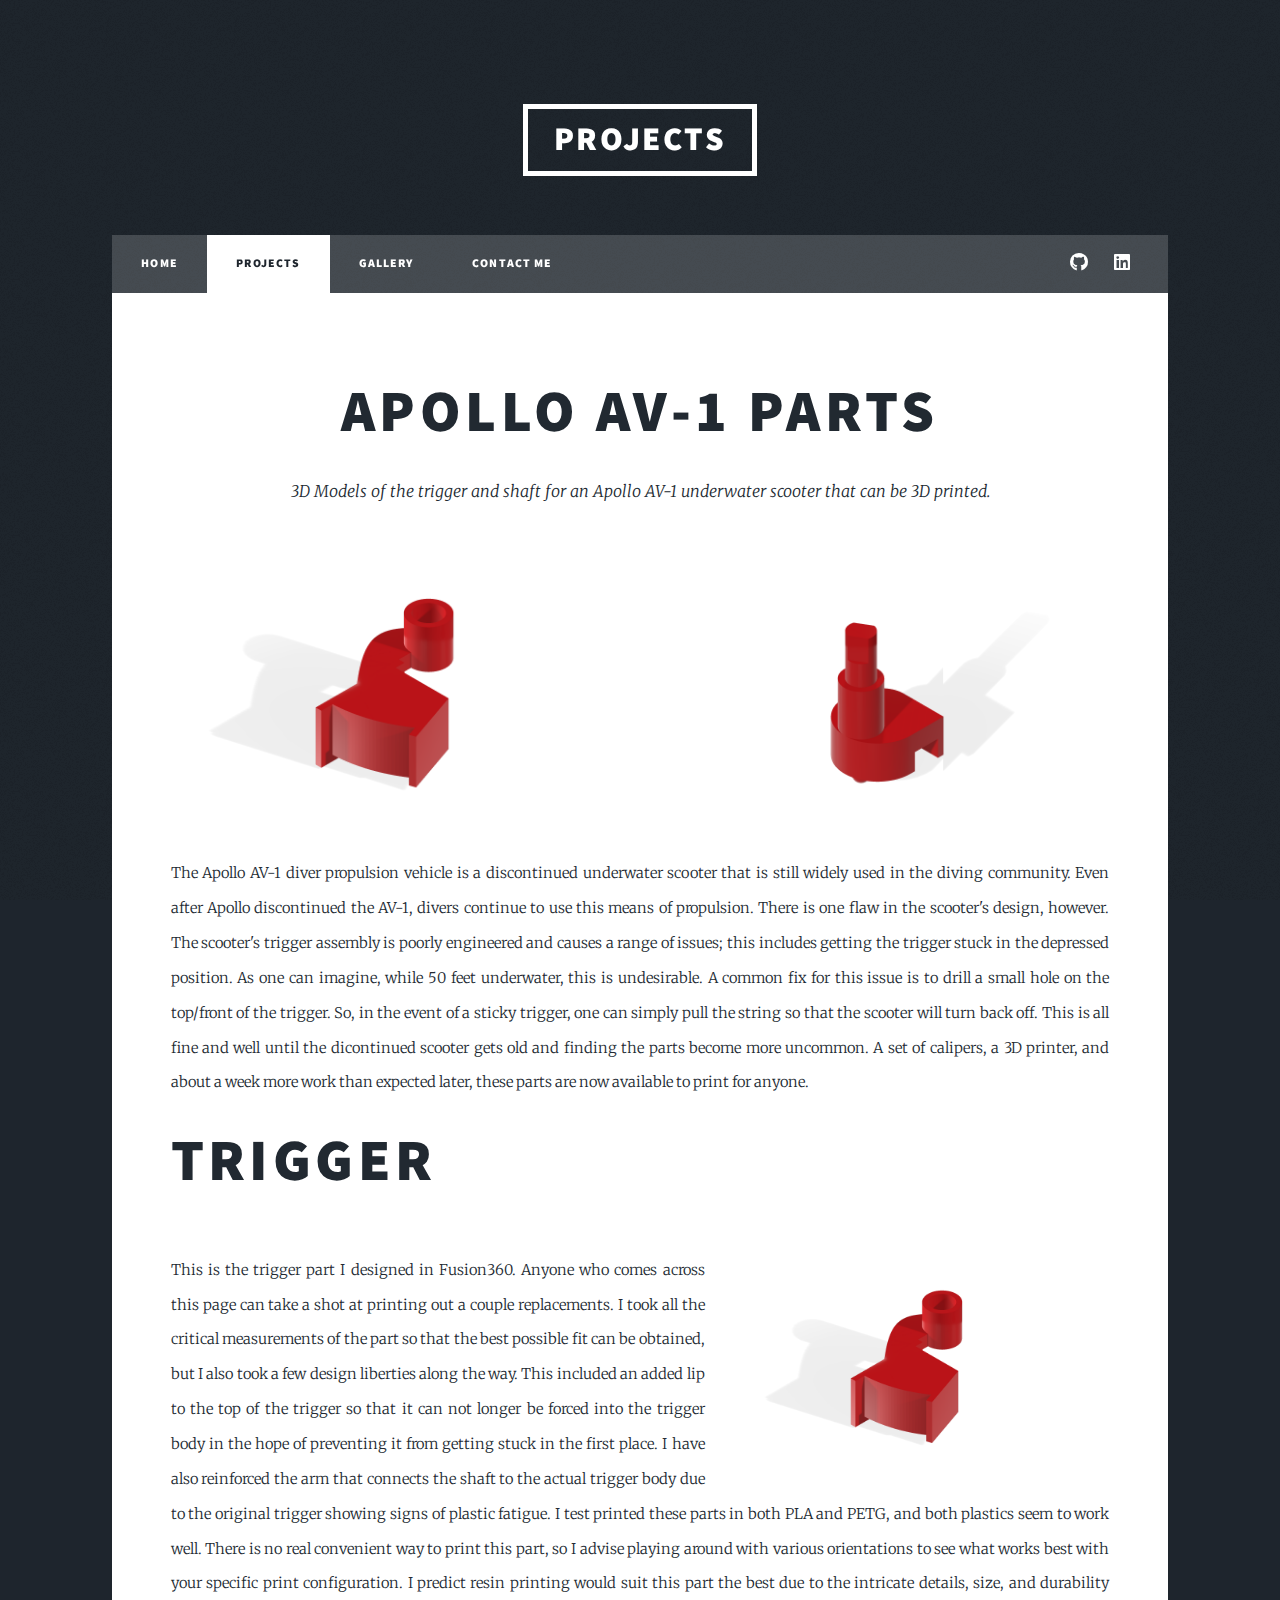
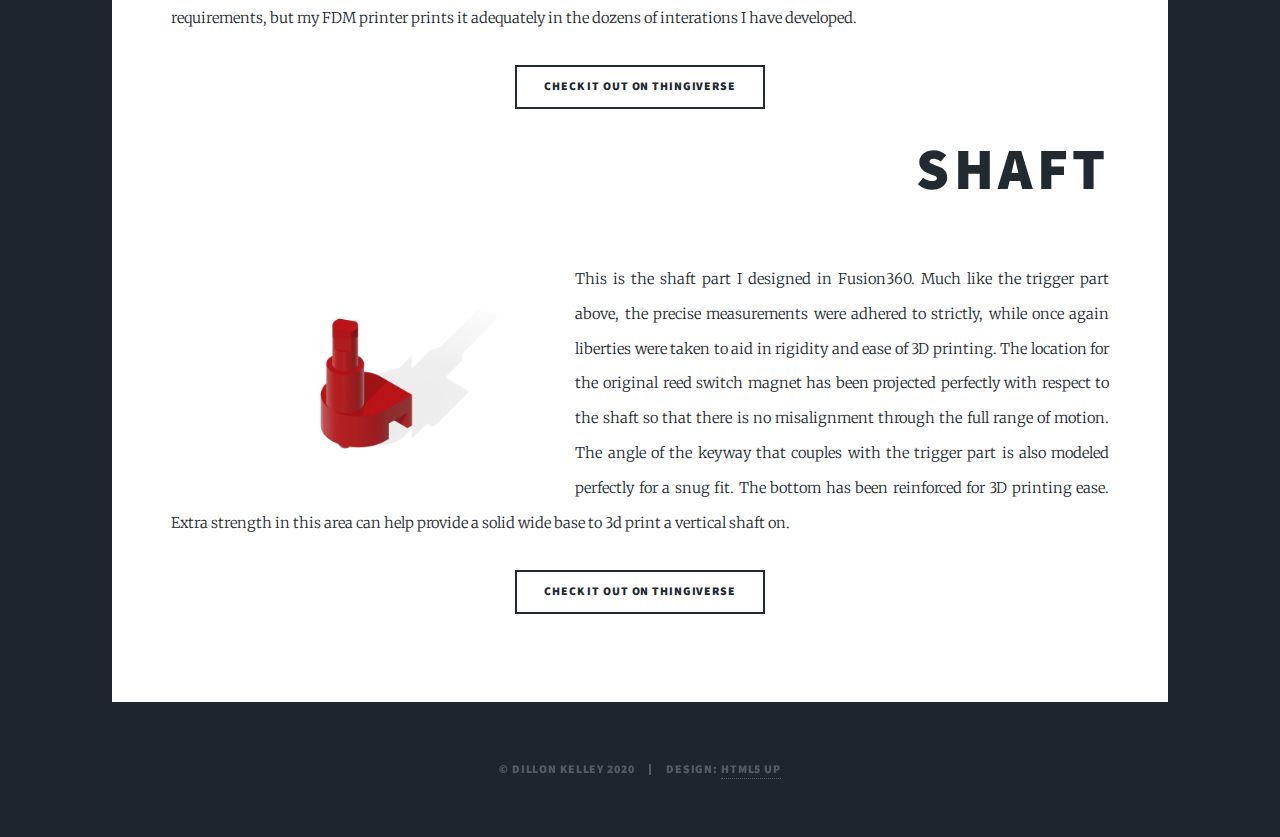
==== commit ffdf6290: "Minor Text and Grammar Fixes" ====
--- a/apolloav-1parts.html
+++ b/apolloav-1parts.html
@@ -6,7 +6,7 @@
 -->
 <html>
 	<head>
-		<title>Generic Page - Massively by HTML5 UP</title>
+		<title>Apollo AV-1 Parts</title>
 		<meta charset="utf-8" />
 		<meta name="viewport" content="width=device-width, initial-scale=1, user-scalable=no" />
 		<link rel="stylesheet" href="assets/css/main.css" />
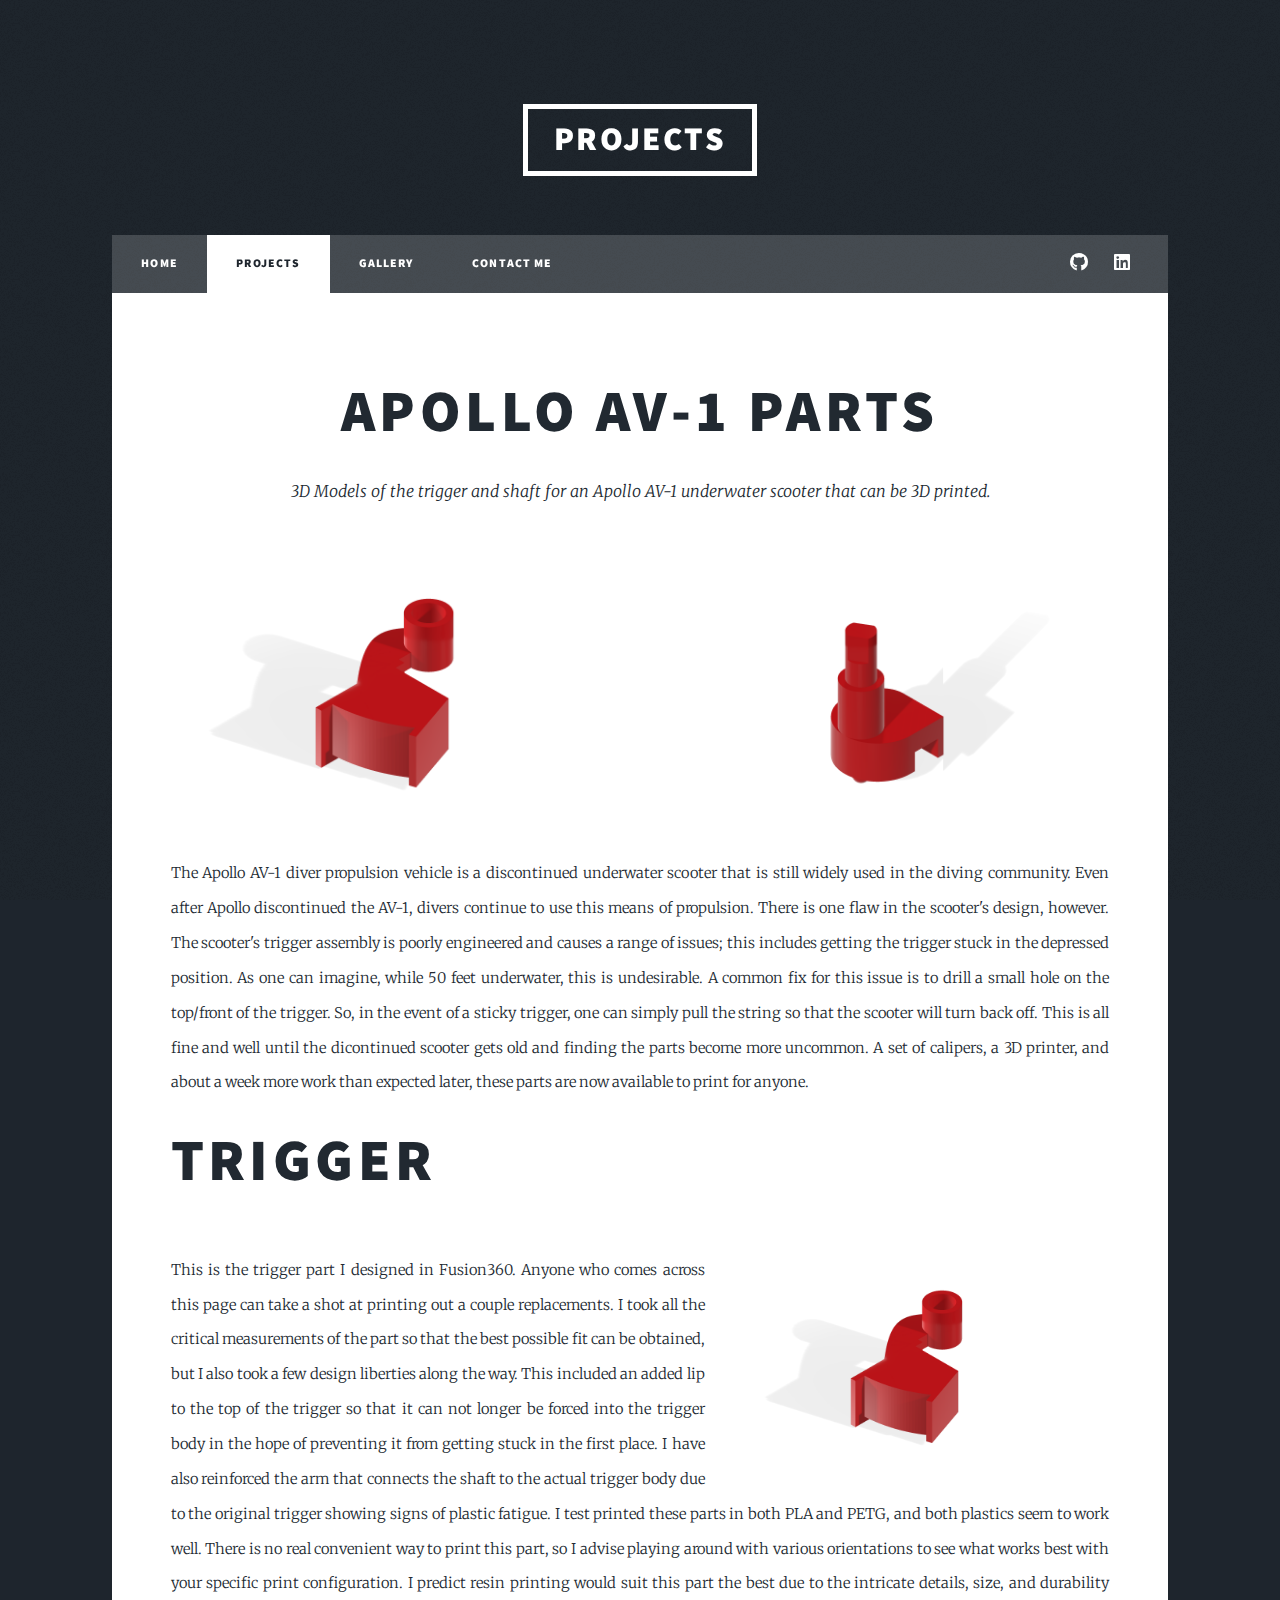
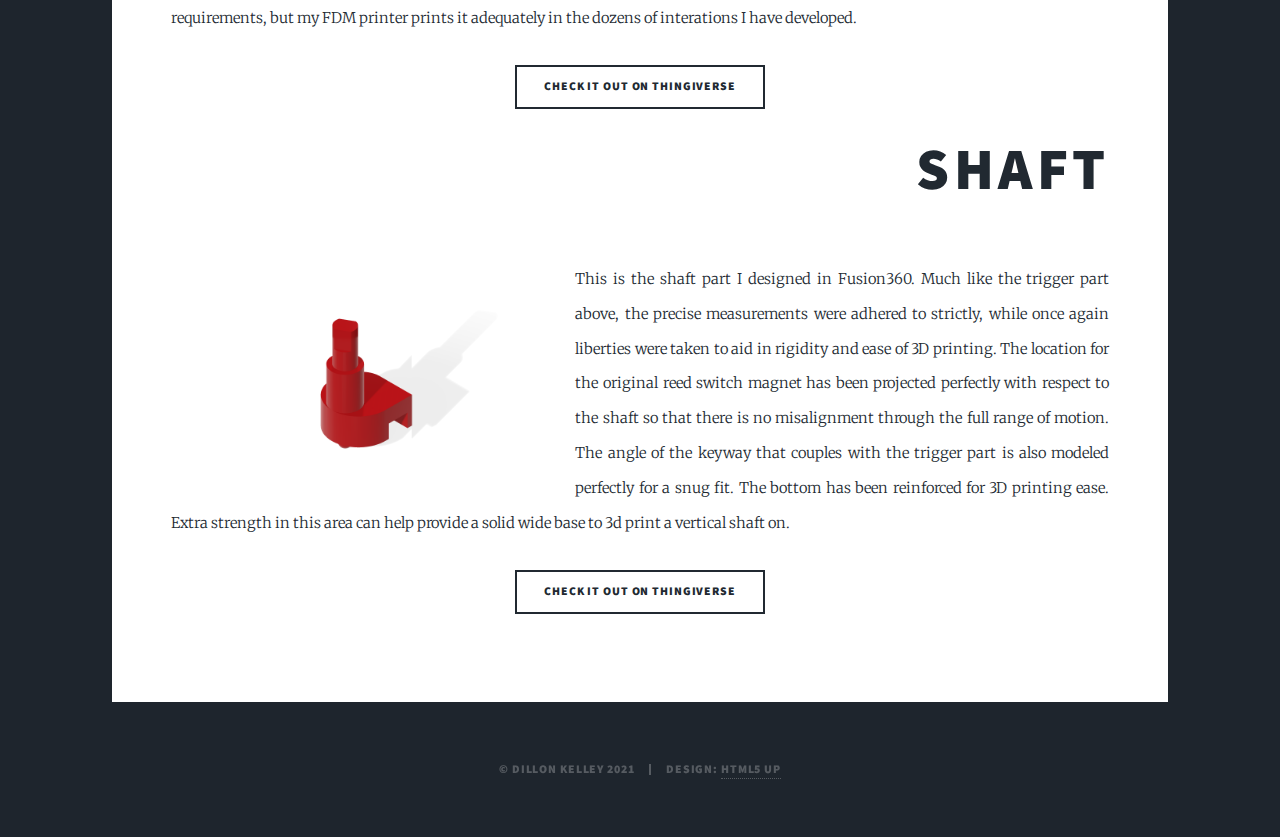
==== commit 5aa15b05: "Added Rocket Motor Test Stand Webpage" ====
--- a/apolloav-1parts.html
+++ b/apolloav-1parts.html
@@ -6,6 +6,12 @@
 -->
 <html>
 	<head>
+		
+		<link rel="apple-touch-icon" sizes="180x180" href="/apple-touch-icon.png">
+		<link rel="icon" type="image/png" sizes="32x32" href="/favicon-32x32.png">
+		<link rel="icon" type="image/png" sizes="16x16" href="/favicon-16x16.png">
+		<link rel="manifest" href="/site.webmanifest">
+
 		<title>Apollo AV-1 Parts</title>
 		<meta charset="utf-8" />
 		<meta name="viewport" content="width=device-width, initial-scale=1, user-scalable=no" />
@@ -75,7 +81,7 @@
 
 				<!-- Copyright -->
 					<div id="copyright">
-						<ul><li>&copy; Dillon Kelley 2020</li><li>Design: <a href="https://html5up.net">HTML5 UP</a></li></ul>
+						<ul><li>&copy; Dillon Kelley 2021</li><li>Design: <a href="https://html5up.net">HTML5 UP</a></li></ul>
 					</div>
 
 			</div>
